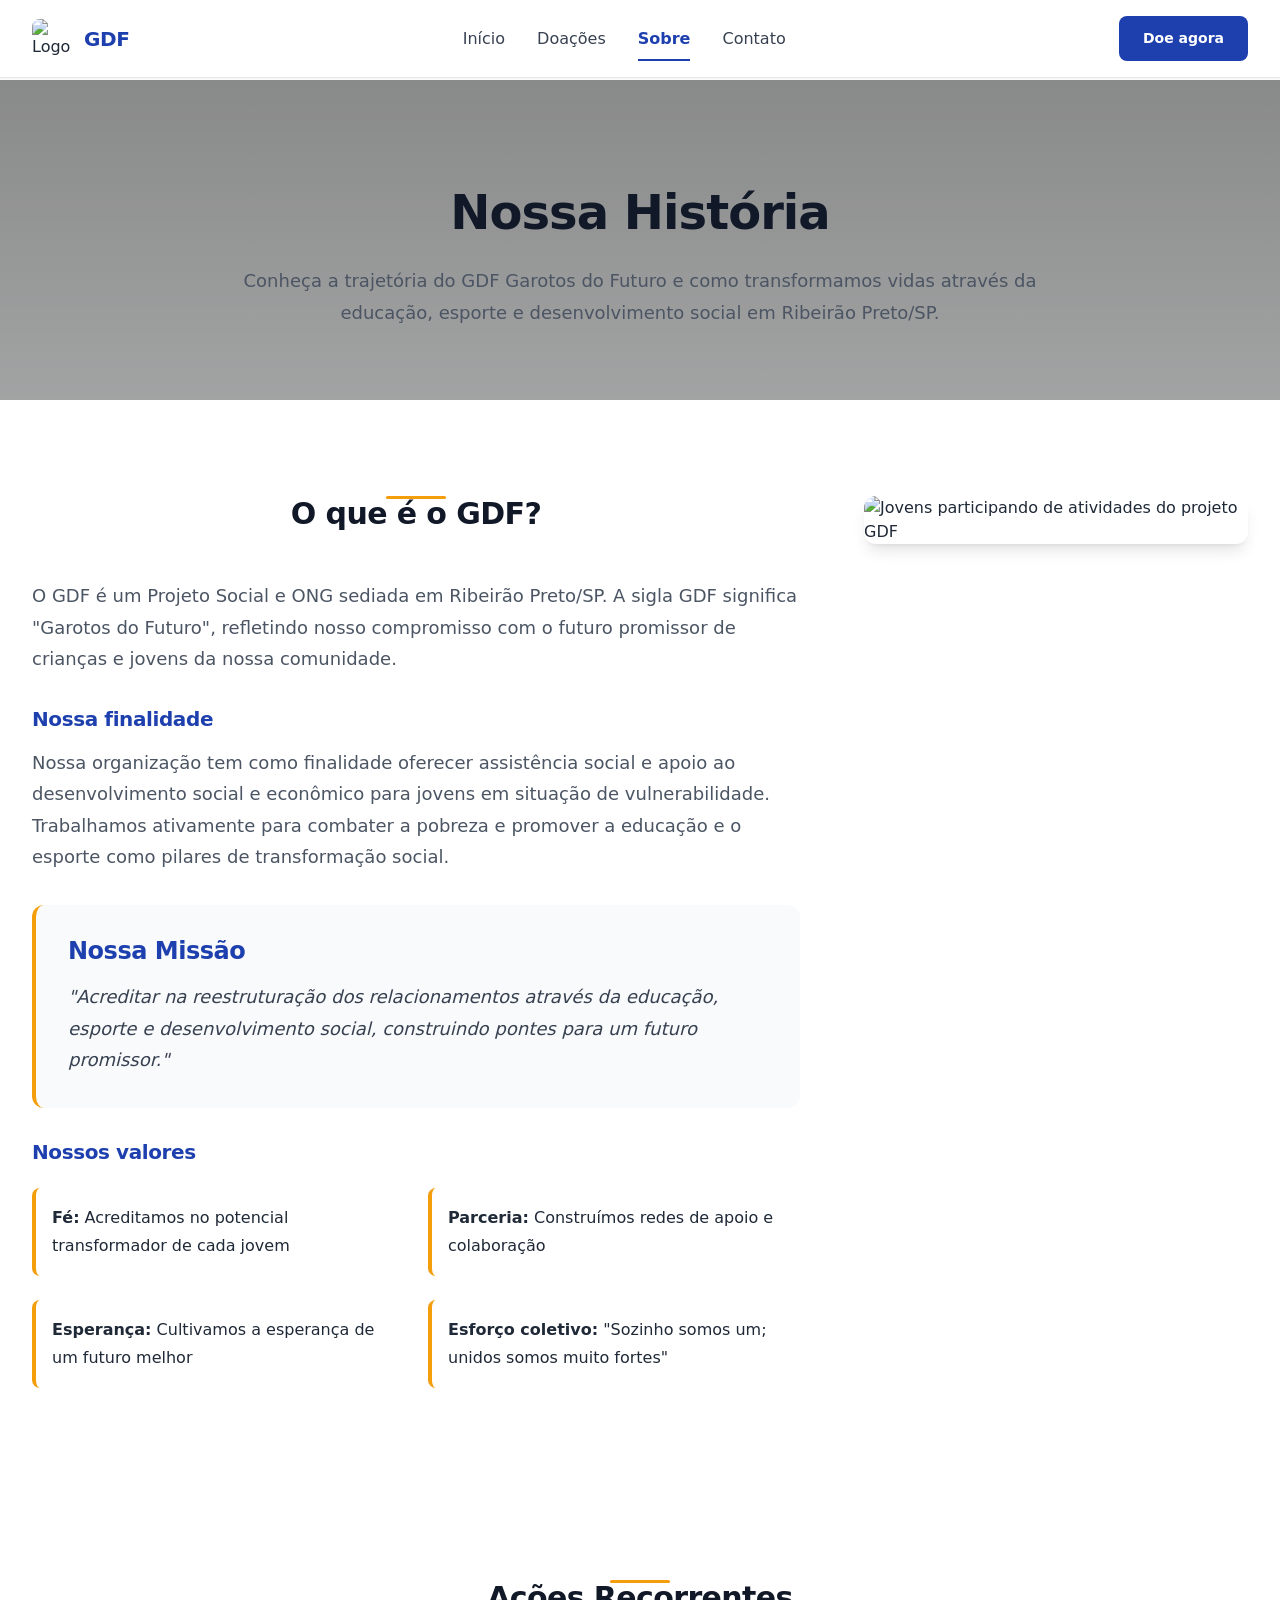
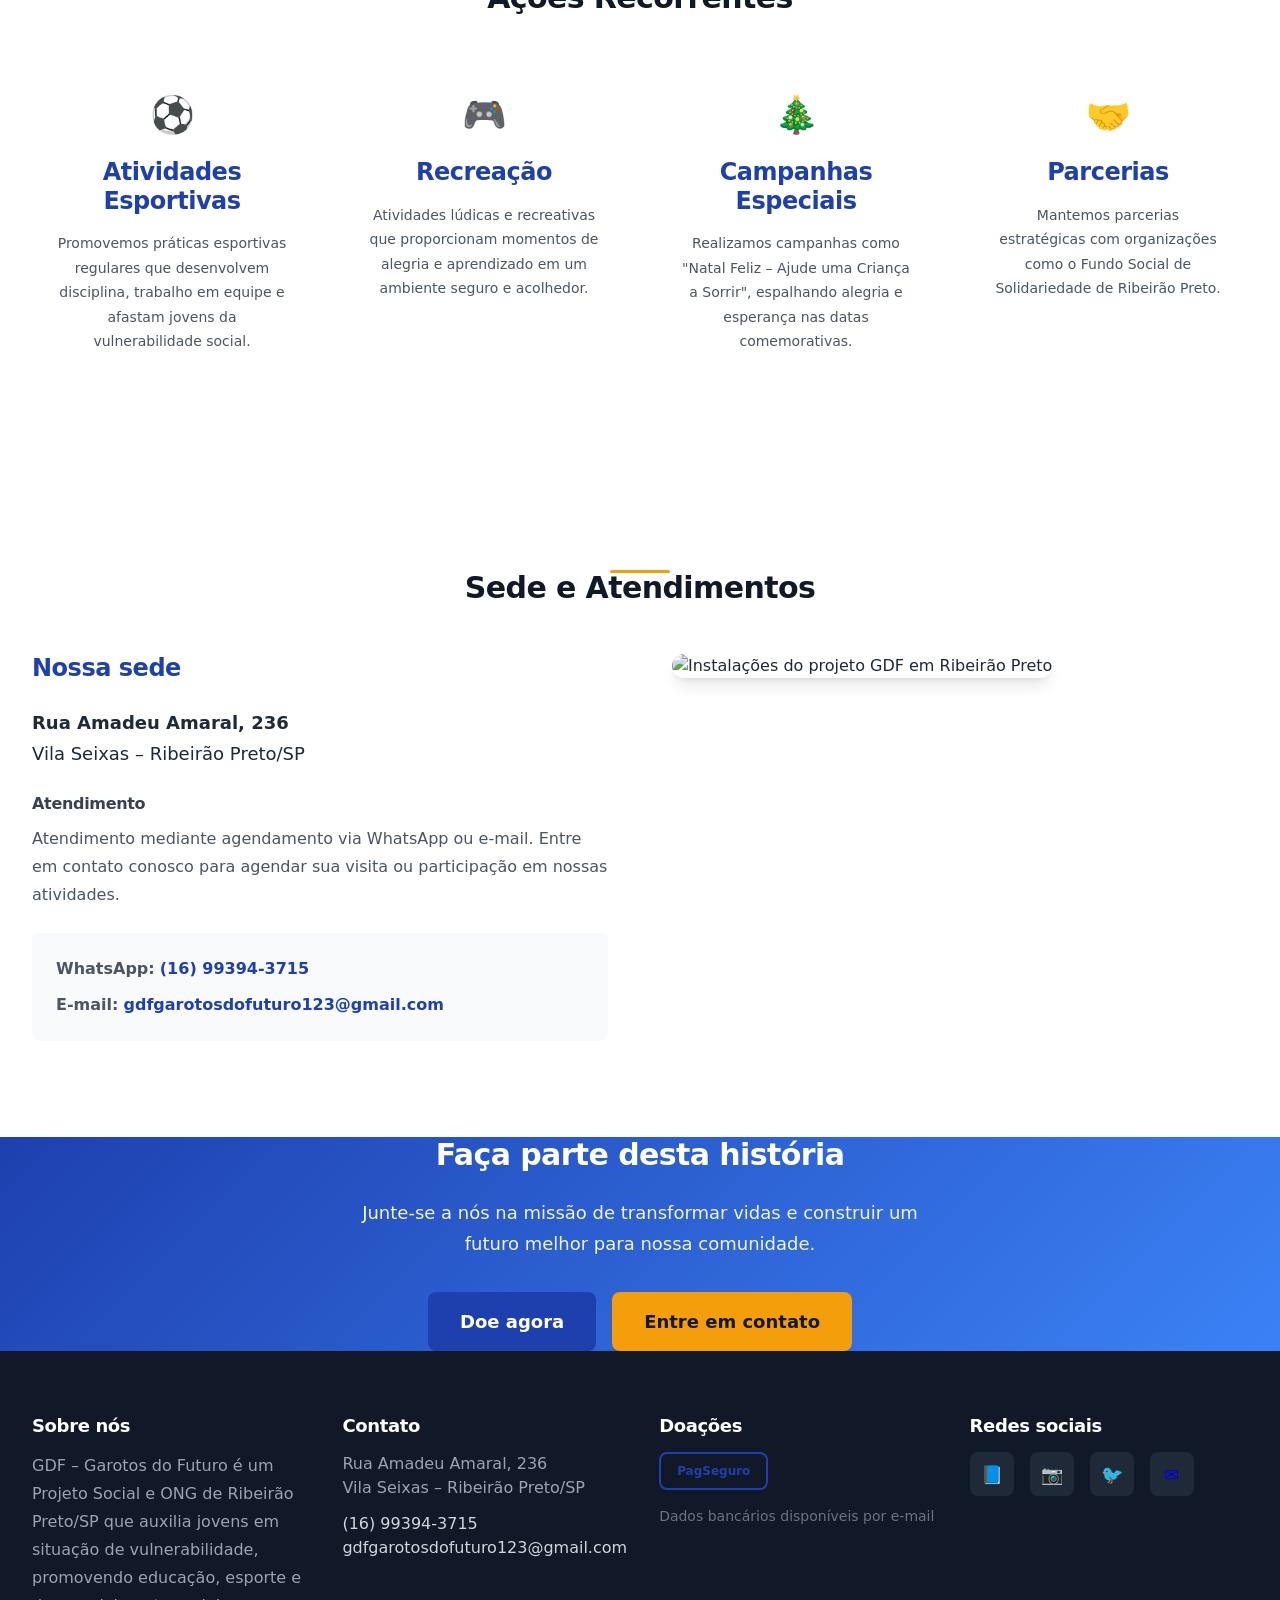
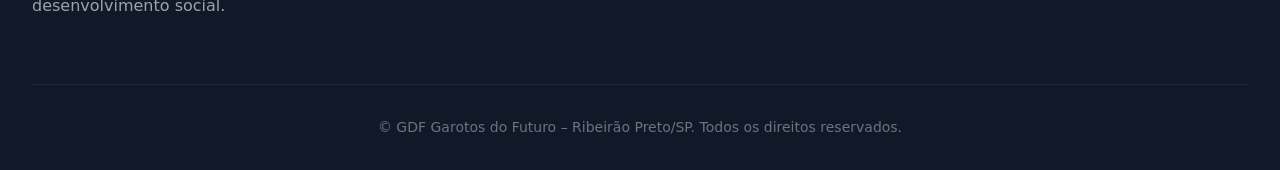
==== sobre.html @ 4c9b67a6 "Updated sobre.html" ====
<!DOCTYPE html>
<html lang="pt-BR">
<head>
    <meta charset="UTF-8">
    <meta name="viewport" content="width=device-width, initial-scale=1.0">
    <title>Sobre - GDF Garotos do Futuro | Nossa história e missão</title>
    <meta name="description" content="Conheça a história, missão e valores do GDF Garotos do Futuro. Saiba como nosso projeto social transforma vidas em Ribeirão Preto/SP.">
    
    <!-- Open Graph / Facebook -->
    <meta property="og:type" content="website">
    <meta property="og:url" content="https://gdfgarotosdofuturo.com.br/sobre.html">
    <meta property="og:title" content="Sobre - GDF Garotos do Futuro">
    <meta property="og:description" content="Conheça nossa história, missão e valores. Saiba como transformamos vidas através da educação e esporte.">
    <meta property="og:image" content="https://gdfgarotosdofuturo.com.br/assets/gdf-og-image.jpg">

    <!-- Twitter -->
    <meta property="twitter:card" content="summary_large_image">
    <meta property="twitter:url" content="https://gdfgarotosdofuturo.com.br/sobre.html">
    <meta property="twitter:title" content="Sobre - GDF Garotos do Futuro">
    <meta property="twitter:description" content="Conheça nossa história, missão e valores.">
    <meta property="twitter:image" content="https://gdfgarotosdofuturo.com.br/assets/gdf-og-image.jpg">

    <link rel="icon" type="image/png" href="favicon.png">
    <link rel="stylesheet" href="styles.css">
    <style>
      /* Garantia de exibição correta do hero mesmo sem CSS externo */
      .page-hero {
        position: relative;
        min-height: 320px;
        display: grid;
        place-items: center;
        text-align: center;
        color: #fff;
        background-size: cover;
        background-position: center;
        background-repeat: no-repeat;
        overflow: hidden;
      }
      .page-hero::after{
        content:"";
        position:absolute; inset:0;
        background: linear-gradient(180deg, rgba(0,0,0,.45), rgba(0,0,0,.35));
      }
      .page-hero .container{ position:relative; z-index:1; }
    </style>
</head>
<body>
    <a href="#main-content" class="skip-link">Pular para o conteúdo principal</a>
    
    <header class="header" role="banner">
        <nav class="nav-container" role="navigation" aria-label="Menu principal">
            <div class="nav-brand">
                <img src="logo_gdf.png" alt="Logo GDF Garotos do Futuro" class="logo" loading="eager">
                <span class="brand-text">GDF</span>
            </div>
            
            <!-- corrigido: apenas um botão -->
            <button class="mobile-menu-toggle" aria-label="Abrir menu de navegação" aria-expanded="false">
                <span class="hamburger-line"></span>
                <span class="hamburger-line"></span>
                <span class="hamburger-line"></span>
            </button>
            
            <ul class="nav-menu" id="nav-menu">
                <li><a href="index.html" class="nav-link">Início</a></li>
                <li><a href="doacoes.html" class="nav-link">Doações</a></li>
                <li><a href="sobre.html" class="nav-link active" aria-current="page">Sobre</a></li>
                <li><a href="contato.html" class="nav-link">Contato</a></li>
            </ul>
            
            <a href="doacoes.html" class="btn btn-primary btn-header">Doe agora</a>
        </nav>
    </header>

    <main id="main-content">
        <!-- Hero Section | imagem trocada -->
        <section class="page-hero" style="background-image: url('');">
            <div class="container">
                <h1 class="page-title">Nossa História</h1>
                <p class="page-subtitle">
                    Conheça a trajetória do GDF Garotos do Futuro e como transformamos vidas através da educação, esporte e desenvolvimento social em Ribeirão Preto/SP.
                </p>
            </div>
        </section>

        <!-- Quem Somos -->
        <section class="section">
            <div class="container">
                <div class="about-content-detailed">
                    <div class="about-text-section">
                        <h2 class="section-title">O que é o GDF?</h2>
                        <p class="about-paragraph">
                            O GDF é um Projeto Social e ONG sediada em Ribeirão Preto/SP. A sigla GDF significa "Garotos do Futuro", refletindo nosso compromisso com o futuro promissor de crianças e jovens da nossa comunidade.
                        </p>
                        
                        <h3 class="subsection-title">Nossa finalidade</h3>
                        <p class="about-paragraph">
                            Nossa organização tem como finalidade oferecer assistência social e apoio ao desenvolvimento social e econômico para jovens em situação de vulnerabilidade. Trabalhamos ativamente para combater a pobreza e promover a educação e o esporte como pilares de transformação social.
                        </p>

                        <div class="mission-highlight">
                            <h3 class="mission-title">Nossa Missão</h3>
                            <blockquote class="mission-quote">
                                "Acreditar na reestruturação dos relacionamentos através da educação, esporte e desenvolvimento social, construindo pontes para um futuro promissor."
                            </blockquote>
                        </div>

                        <h3 class="subsection-title">Nossos valores</h3>
                        <div class="values-grid">
                            <div class="value-item">
                                <strong>Fé:</strong> Acreditamos no potencial transformador de cada jovem
                            </div>
                            <div class="value-item">
                                <strong>Parceria:</strong> Construímos redes de apoio e colaboração
                            </div>
                            <div class="value-item">
                                <strong>Esperança:</strong> Cultivamos a esperança de um futuro melhor
                            </div>
                            <div class="value-item">
                                <strong>Esforço coletivo:</strong> "Sozinho somos um; unidos somos muito fortes"
                            </div>
                        </div>
                    </div>

                    <div class="about-image-section">
                        <img src="https://scontent.fcpq4-1.fna.fbcdn.net/v/t39.30808-6/476804104_2143222666093202_125491846275268822_n.jpg?_nc_cat=111&ccb=1-7&_nc_sid=3a1ebe&_nc_ohc=rHASnVk9GtYQ7kNvwFOhmu8&_nc_oc=Adliw8eaEq9Kc9vEcOn-LVDf2bFERqM6OrmKvD9GsV9F8OyLWDCuspYL87U0tbaiaNe1mX6CA4K8JGvGyJxTwQU2&_nc_zt=23&_nc_ht=scontent.fcpq4-1.fna&_nc_gid=pHwvitbKDD6i-EGQTD4XcQ&oh=00_AfbaNrjTzz2nSRxDEs3g_Lj88XDFhosAkH0I_iThMvS_LQ&oe=68DCE88F" 
                             alt="Jovens participando de atividades do projeto GDF" 
                             class="about-image" loading="lazy">
                    </div>
                </div>
            </div>
        </section>

        <!-- Ações Recorrentes (mantida) -->
        <section class="section actions-section">
            <div class="container">
                <h2 class="section-title">Ações Recorrentes</h2>
                <div class="actions-grid">
                    <div class="action-item">
                        <div class="action-icon">⚽</div>
                        <h3 class="action-title">Atividades Esportivas</h3>
                        <p class="action-text">Promovemos práticas esportivas regulares que desenvolvem disciplina, trabalho em equipe e afastam jovens da vulnerabilidade social.</p>
                    </div>

                    <div class="action-item">
                        <div class="action-icon">🎮</div>
                        <h3 class="action-title">Recreação</h3>
                        <p class="action-text">Atividades lúdicas e recreativas que proporcionam momentos de alegria e aprendizado em um ambiente seguro e acolhedor.</p>
                    </div>

                    <div class="action-item">
                        <div class="action-icon">🎄</div>
                        <h3 class="action-title">Campanhas Especiais</h3>
                        <p class="action-text">Realizamos campanhas como "Natal Feliz – Ajude uma Criança a Sorrir", espalhando alegria e esperança nas datas comemorativas.</p>
                    </div>

                    <div class="action-item">
                        <div class="action-icon">🤝</div>
                        <h3 class="action-title">Parcerias</h3>
                        <p class="action-text">Mantemos parcerias estratégicas com organizações como o Fundo Social de Solidariedade de Ribeirão Preto.</p>
                    </div>
                </div>
            </div>
        </section>

        <!-- REMOVIDO: Seção "Nossas Campanhas" (matérias/novidades) -->

        <!-- Sede e Atendimentos -->
        <section class="section location-section">
            <div class="container">
                <h2 class="section-title">Sede e Atendimentos</h2>
                <div class="location-content">
                    <div class="location-info">
                        <h3 class="location-title">Nossa sede</h3>
                        <address class="location-address">
                            <strong>Rua Amadeu Amaral, 236</strong><br>
                            Vila Seixas – Ribeirão Preto/SP
                        </address>
                        
                        <div class="location-hours">
                            <h4 class="hours-title">Atendimento</h4>
                            <p class="hours-text">
                                Atendimento mediante agendamento via WhatsApp ou e-mail. Entre em contato conosco para agendar sua visita ou participação em nossas atividades.
                            </p>
                        </div>

                        <div class="location-contact">
                            <p>
                                <strong>WhatsApp:</strong> 
                                <a href="https://wa.me/5516993943715" target="_blank" rel="noopener noreferrer" class="contact-link">(16) 99394-3715</a>
                            </p>
                            <p>
                                <strong>E-mail:</strong> 
                                <a href="mailto:gdfgarotosdofuturo123@gmail.com" class="contact-link">gdfgarotosdofuturo123@gmail.com</a>
                            </p>
                        </div>
                    </div>

                    <div class="location-image">
                        <img src="https://scontent.fcpq4-1.fna.fbcdn.net/v/t39.30808-6/476804104_2143222666093202_125491846275268822_n.jpg?_nc_cat=111&ccb=1-7&_nc_sid=3a1ebe&_nc_ohc=rHASnVk9GtYQ7kNvwFOhmu8&_nc_oc=Adliw8eaEq9Kc9vEcOn-LVDf2bFERqM6OrmKvD9GsV9F8OyLWDCuspYL87U0tbaiaNe1mX6CA4K8JGvGyJxTwQU2&_nc_zt=23&_nc_ht=scontent.fcpq4-1.fna&_nc_gid=pHwvitbKDD6i-EGQTD4XcQ&oh=00_AfbaNrjTzz2nSRxDEs3g_Lj88XDFhosAkH0I_iThMvS_LQ&oe=68DCE88F" 
                             alt="Instalações do projeto GDF em Ribeirão Preto" 
                             class="location-img" loading="lazy">
                    </div>
                </div>
            </div>
        </section>

        <!-- CTA -->
        <section class="cta-section">
            <div class="container">
                <div class="cta-content">
                    <h2 class="cta-title">Faça parte desta história</h2>
                    <p class="cta-text">Junte-se a nós na missão de transformar vidas e construir um futuro melhor para nossa comunidade.</p>
                    <div class="cta-buttons">
                        <a href="doacoes.html" class="btn btn-primary btn-large">Doe agora</a>
                        <a href="contato.html" class="btn btn-secondary btn-large">Entre em contato</a>
                    </div>
                </div>
            </div>
        </section>
    </main>

    <footer class="footer" role="contentinfo">
        <div class="container">
            <div class="footer-content">
                <div class="footer-about">
                    <h3 class="footer-title">Sobre nós</h3>
                    <p class="footer-text">
                        GDF – Garotos do Futuro é um Projeto Social e ONG de Ribeirão Preto/SP que auxilia jovens em situação de vulnerabilidade, promovendo educação, esporte e desenvolvimento social.
                    </p>
                </div>

                <div class="footer-contact">
                    <h3 class="footer-title">Contato</h3>
                    <address class="footer-address">
                        <p>Rua Amadeu Amaral, 236<br>Vila Seixas – Ribeirão Preto/SP</p>
                        <p>
                            <a href="tel:+5516993943715" class="footer-link">(16) 99394-3715</a><br>
                            <a href="mailto:gdfgarotosdofuturo123@gmail.com" class="footer-link">gdfgarotosdofuturo123@gmail.com</a>
                        </p>
                    </address>
                </div>

                <div class="footer-donate">
                    <h3 class="footer-title">Doações</h3>
                    <a href="#" class="btn btn-outline btn-small" title="Doar via PagSeguro">PagSeguro</a>
                    <p class="footer-bank-info">Dados bancários disponíveis por e-mail</p>
                </div>

                <div class="footer-social">
                    <h3 class="footer-title">Redes sociais</h3>
                    <div class="social-links">
                        <a href="#" class="social-link" aria-label="Facebook do GDF" title="Facebook">📘</a>
                        <a href="#" class="social-link" aria-label="Instagram do GDF" title="Instagram">📷</a>
                        <a href="#" class="social-link" aria-label="Twitter do GDF" title="Twitter">🐦</a>
                        <a href="mailto:gdfgarotosdofuturo123@gmail.com" class="social-link" aria-label="E-mail do GDF" title="E-mail">✉️</a>
                    </div>
                </div>
            </div>

            <div class="footer-bottom">
                <p class="footer-rights">© GDF Garotos do Futuro – Ribeirão Preto/SP. Todos os direitos reservados.</p>
            </div>
        </div>
    </footer>

    <script src="script.js"></script>
</body>
</html>
---- styles.css ----
/* Reset e Base */
* {
    margin: 0;
    padding: 0;
    box-sizing: border-box;
}

:root {
    /* Cores principais */
    --primary-blue: #1E40AF;
    --primary-blue-light: #3B82F6;
    --primary-blue-dark: #1E3A8A;
    --accent-yellow: #F59E0B;
    --accent-yellow-light: #FCD34D;
    --accent-yellow-dark: #D97706;
    
    /* Cores neutras */
    --white: #FFFFFF;
    --gray-50: #F9FAFB;
    --gray-100: #F3F4F6;
    --gray-200: #E5E7EB;
    --gray-300: #D1D5DB;
    --gray-400: #9CA3AF;
    --gray-500: #6B7280;
    --gray-600: #4B5563;
    --gray-700: #374151;
    --gray-800: #1F2937;
    --gray-900: #111827;
    
    /* Cores semânticas */
    --success: #10B981;
    --warning: #F59E0B;
    --error: #EF4444;
    
    /* Tipografia */
    --font-primary: system-ui, -apple-system, BlinkMacSystemFont, 'Segoe UI', Roboto, 'Helvetica Neue', Arial, sans-serif;
    --font-size-xs: 0.75rem;
    --font-size-sm: 0.875rem;
    --font-size-base: 1rem;
    --font-size-lg: 1.125rem;
    --font-size-xl: 1.25rem;
    --font-size-2xl: 1.5rem;
    --font-size-3xl: 1.875rem;
    --font-size-4xl: 2.25rem;
    --font-size-5xl: 3rem;
    
    /* Line height */
    --line-height-tight: 1.2;
    --line-height-normal: 1.5;
    --line-height-relaxed: 1.75;
    
    /* Espaçamento (8px system) */
    --space-1: 0.25rem;
    --space-2: 0.5rem;
    --space-3: 0.75rem;
    --space-4: 1rem;
    --space-5: 1.25rem;
    --space-6: 1.5rem;
    --space-8: 2rem;
    --space-10: 2.5rem;
    --space-12: 3rem;
    --space-16: 4rem;
    --space-20: 5rem;
    --space-24: 6rem;
    
    /* Border radius */
    --radius-sm: 0.25rem;
    --radius-md: 0.375rem;
    --radius-lg: 0.5rem;
    --radius-xl: 0.75rem;
    --radius-2xl: 1rem;
    
    /* Shadows */
    --shadow-sm: 0 1px 2px 0 rgb(0 0 0 / 0.05);
    --shadow-md: 0 4px 6px -1px rgb(0 0 0 / 0.1), 0 2px 4px -2px rgb(0 0 0 / 0.1);
    --shadow-lg: 0 10px 15px -3px rgb(0 0 0 / 0.1), 0 4px 6px -4px rgb(0 0 0 / 0.1);
    --shadow-xl: 0 20px 25px -5px rgb(0 0 0 / 0.1), 0 8px 10px -6px rgb(0 0 0 / 0.1);
    
    /* Transitions */
    --transition-fast: 0.15s ease-in-out;
    --transition-normal: 0.3s ease-in-out;
    --transition-slow: 0.5s ease-in-out;
    
    /* Breakpoints */
    --mobile: 480px;
    --tablet: 768px;
    --desktop: 1024px;
    --large: 1280px;
}

html {
    scroll-behavior: smooth;
}

body {
    font-family: var(--font-primary);
    font-size: var(--font-size-base);
    line-height: var(--line-height-normal);
    color: var(--gray-800);
    background-color: var(--white);
    min-height: 100vh;
}

/* Skip Link */
.skip-link {
    position: absolute;
    top: -40px;
    left: 8px;
    background: var(--primary-blue);
    color: var(--white);
    padding: var(--space-2) var(--space-4);
    border-radius: var(--radius-md);
    text-decoration: none;
    font-weight: 600;
    z-index: 100;
    transition: var(--transition-fast);
}

.skip-link:focus {
    top: 8px;
}

/* Container */
.container {
    width: 100%;
    max-width: 1280px;
    margin: 0 auto;
    padding: 0 var(--space-4);
}

@media (min-width: 768px) {
    .container {
        padding: 0 var(--space-6);
    }
}

@media (min-width: 1024px) {
    .container {
        padding: 0 var(--space-8);
    }
}

/* Header */
.header {
    position: fixed;
    top: 0;
    left: 0;
    right: 0;
    background: var(--white);
    border-bottom: 1px solid var(--gray-200);
    z-index: 50;
    box-shadow: var(--shadow-sm);
}

.nav-container {
    display: flex;
    align-items: center;
    justify-content: space-between;
    padding: var(--space-4) var(--space-4);
    max-width: 1280px;
    margin: 0 auto;
}

@media (min-width: 768px) {
    .nav-container {
        padding: var(--space-4) var(--space-6);
    }
}

@media (min-width: 1024px) {
    .nav-container {
        padding: var(--space-4) var(--space-8);
    }
}

.nav-brand {
    display: flex;
    align-items: center;
    gap: var(--space-3);
    text-decoration: none;
}

.logo {
    width: 40px;
    height: 40px;
    border-radius: var(--radius-lg);
    object-fit: cover;
}

.brand-text {
    font-size: var(--font-size-xl);
    font-weight: 700;
    color: var(--primary-blue);
    letter-spacing: -0.02em;
}

.mobile-menu-toggle {
    display: flex;
    flex-direction: column;
    gap: var(--space-1);
    background: none;
    border: none;
    cursor: pointer;
    padding: var(--space-2);
    border-radius: var(--radius-md);
    transition: var(--transition-fast);
}

.mobile-menu-toggle:hover,
.mobile-menu-toggle:focus {
    background: var(--gray-100);
}

.mobile-menu-toggle:focus {
    outline: 2px solid var(--primary-blue);
    outline-offset: 2px;
}

.hamburger-line {
    width: 20px;
    height: 2px;
    background: var(--gray-600);
    border-radius: var(--radius-sm);
    transition: var(--transition-fast);
}

@media (min-width: 768px) {
    .mobile-menu-toggle {
        display: none;
    }
}

.nav-menu {
    position: fixed;
    top: 100%;
    left: 0;
    right: 0;
    background: var(--white);
    border-top: 1px solid var(--gray-200);
    list-style: none;
    padding: var(--space-4);
    opacity: 0;
    visibility: hidden;
    transform: translateY(-10px);
    transition: all var(--transition-normal);
}

.nav-menu.active {
    opacity: 1;
    visibility: visible;
    transform: translateY(0);
}

@media (min-width: 768px) {
    .nav-menu {
        position: static;
        display: flex;
        gap: var(--space-8);
        padding: 0;
        background: none;
        border: none;
        opacity: 1;
        visibility: visible;
        transform: none;
    }
}

.nav-link {
    display: block;
    padding: var(--space-3) 0;
    color: var(--gray-700);
    text-decoration: none;
    font-weight: 500;
    border-bottom: 1px solid var(--gray-200);
    transition: var(--transition-fast);
}

.nav-link:last-child {
    border-bottom: none;
}

@media (min-width: 768px) {
    .nav-link {
        padding: var(--space-2) 0;
        border-bottom: 2px solid transparent;
        position: relative;
    }
    
    .nav-link::after {
        content: '';
        position: absolute;
        bottom: -2px;
        left: 0;
        right: 0;
        height: 2px;
        background: var(--primary-blue);
        transform: scaleX(0);
        transition: var(--transition-fast);
    }
    
    .nav-link:hover::after {
        transform: scaleX(1);
    }
}

.nav-link:hover,
.nav-link:focus {
    color: var(--primary-blue);
}

.nav-link.active {
    color: var(--primary-blue);
    font-weight: 600;
}

@media (min-width: 768px) {
    .nav-link.active::after {
        transform: scaleX(1);
    }
}

/* Buttons */
.btn {
    display: inline-flex;
    align-items: center;
    justify-content: center;
    gap: var(--space-2);
    padding: var(--space-3) var(--space-6);
    font-size: var(--font-size-sm);
    font-weight: 600;
    text-decoration: none;
    border: none;
    border-radius: var(--radius-lg);
    cursor: pointer;
    transition: all var(--transition-fast);
    min-height: 44px; /* Acessibilidade - tamanho mínimo de toque */
    box-sizing: border-box;
}

.btn:focus {
    outline: 2px solid var(--primary-blue);
    outline-offset: 2px;
}

.btn-primary {
    background: var(--primary-blue);
    color: var(--white);
}

.btn-primary:hover {
    background: var(--primary-blue-dark);
    transform: translateY(-1px);
    box-shadow: var(--shadow-md);
}

.btn-secondary {
    background: var(--accent-yellow);
    color: var(--gray-900);
}

.btn-secondary:hover {
    background: var(--accent-yellow-dark);
    transform: translateY(-1px);
    box-shadow: var(--shadow-md);
}

.btn-outline {
    background: transparent;
    color: var(--primary-blue);
    border: 2px solid var(--primary-blue);
}

.btn-outline:hover {
    background: var(--primary-blue);
    color: var(--white);
    transform: translateY(-1px);
}

.btn-small {
    padding: var(--space-2) var(--space-4);
    font-size: var(--font-size-xs);
    min-height: 36px;
}

.btn-large {
    padding: var(--space-4) var(--space-8);
    font-size: var(--font-size-lg);
    min-height: 56px;
}

.btn-header {
    display: none;
}

@media (min-width: 768px) {
    .btn-header {
        display: inline-flex;
    }
}

/* Typography */
h1, h2, h3, h4, h5, h6 {
    font-weight: 700;
    line-height: var(--line-height-tight);
    color: var(--gray-900);
    letter-spacing: -0.02em;
}

h1 {
    font-size: var(--font-size-3xl);
}

h2 {
    font-size: var(--font-size-2xl);
}

h3 {
    font-size: var(--font-size-xl);
}

@media (min-width: 768px) {
    h1 {
        font-size: var(--font-size-5xl);
    }
    
    h2 {
        font-size: var(--font-size-3xl);
    }
    
    h3 {
        font-size: var(--font-size-2xl);
    }
}

p {
    line-height: var(--line-height-normal);
    color: var(--gray-600);
}

/* Sections */
.section {
    padding: var(--space-16) 0;
}

@media (min-width: 768px) {
    .section {
        padding: var(--space-24) 0;
    }
}

.section-title {
    text-align: center;
    margin-bottom: var(--space-12);
    position: relative;
}

.section-title::after {
    content: '';
    position: absolute;
    bottom: -var(--space-4);
    left: 50%;
    transform: translateX(-50%);
    width: 60px;
    height: 3px;
    background: var(--accent-yellow);
    border-radius: var(--radius-sm);
}

/* Hero Section */
.hero {
    padding: var(--space-24) 0 var(--space-16);
    margin-top: 80px; /* Compensar header fixo */
    background: linear-gradient(135deg, var(--gray-50) 0%, var(--white) 100%);
}

.hero-content {
    display: grid;
    gap: var(--space-12);
    align-items: center;
}

@media (min-width: 1024px) {
    .hero-content {
        grid-template-columns: 1fr 1fr;
        gap: var(--space-16);
    }
}

.hero-text {
    text-align: center;
}

@media (min-width: 1024px) {
    .hero-text {
        text-align: left;
    }
}

.hero-title {
    font-size: var(--font-size-4xl);
    margin-bottom: var(--space-4);
    background: linear-gradient(135deg, var(--primary-blue) 0%, var(--primary-blue-light) 100%);
    -webkit-background-clip: text;
    background-clip: text;
    -webkit-text-fill-color: transparent;
    color: var(--primary-blue); /* Fallback */
}

@media (min-width: 768px) {
    .hero-title {
        font-size: var(--font-size-5xl);
    }
}

.hero-location {
    font-size: var(--font-size-lg);
    color: var(--accent-yellow-dark);
    font-weight: 600;
    margin-bottom: var(--space-6);
}

.hero-subtitle {
    font-size: var(--font-size-lg);
    line-height: var(--line-height-relaxed);
    margin-bottom: var(--space-8);
    color: var(--gray-600);
}

.hero-actions {
    display: flex;
    flex-direction: column;
    gap: var(--space-4);
    align-items: center;
}

@media (min-width: 640px) {
    .hero-actions {
        flex-direction: row;
        justify-content: center;
    }
}

@media (min-width: 1024px) {
    .hero-actions {
        justify-content: flex-start;
    }
}

.hero-image {
    position: relative;
}

.hero-img {
    width: 100%;
    height: 400px;
    object-fit: cover;
    border-radius: var(--radius-2xl);
    box-shadow: var(--shadow-xl);
}

@media (min-width: 768px) {
    .hero-img {
        height: 500px;
    }
}

/* Page Hero */
.page-hero {
    padding: var(--space-20) 0 var(--space-12);
    margin-top: 80px;
    background: var(--gray-50);
    text-align: center;
}

.page-title {
    margin-bottom: var(--space-6);
}

.page-subtitle {
    font-size: var(--font-size-lg);
    line-height: var(--line-height-relaxed);
    color: var(--gray-600);
    max-width: 800px;
    margin: 0 auto;
}

/* About Preview */
.about-preview {
    background: var(--white);
}

.about-content {
    text-align: center;
    max-width: 800px;
    margin: 0 auto;
}

.about-text {
    font-size: var(--font-size-lg);
    line-height: var(--line-height-relaxed);
    margin-bottom: var(--space-8);
    color: var(--gray-600);
}

/* News Section */
.news-section {
    background: var(--gray-50);
}

.news-grid {
    display: grid;
    gap: var(--space-8);
}

@media (min-width: 768px) {
    .news-grid {
        grid-template-columns: repeat(2, 1fr);
        gap: var(--space-8);
    }
}

@media (min-width: 1024px) {
    .news-grid {
        grid-template-columns: repeat(3, 1fr);
        gap: var(--space-6);
    }
}

.news-card {
    background: var(--white);
    border-radius: var(--radius-xl);
    overflow: hidden;
    box-shadow: var(--shadow-md);
    transition: var(--transition-normal);
    height: 100%;
}

.news-card:hover {
    transform: translateY(-4px);
    box-shadow: var(--shadow-xl);
}

.news-card.special-card {
    background: linear-gradient(135deg, var(--primary-blue) 0%, var(--primary-blue-light) 100%);
    color: var(--white);
    display: flex;
    align-items: center;
    justify-content: center;
    text-align: center;
    padding: var(--space-8);
}

.news-image {
    width: 100%;
    height: 200px;
    object-fit: cover;
}

.news-content {
    padding: var(--space-6);
}

.full-content {
    padding: var(--space-8);
}

.news-title {
    margin-bottom: var(--space-4);
    color: var(--gray-900);
}

.special-card .news-title {
    color: var(--white);
}

.news-text {
    margin-bottom: var(--space-4);
    color: var(--gray-600);
}

.special-card .news-text {
    color: var(--gray-100);
    margin-bottom: var(--space-6);
}

.news-meta {
    display: flex;
    align-items: center;
    gap: var(--space-4);
}

.news-location {
    font-size: var(--font-size-sm);
    color: var(--primary-blue);
    font-weight: 600;
    background: var(--gray-100);
    padding: var(--space-1) var(--space-3);
    border-radius: var(--radius-md);
}

/* Pillars Section */
.pillars-section {
    background: var(--white);
}

.pillars-grid {
    display: grid;
    gap: var(--space-8);
}

@media (min-width: 768px) {
    .pillars-grid {
        grid-template-columns: repeat(3, 1fr);
        gap: var(--space-8);
    }
}

.pillar-card {
    text-align: center;
    padding: var(--space-8);
    border-radius: var(--radius-xl);
    background: var(--gray-50);
    transition: var(--transition-normal);
}

.pillar-card:hover {
    background: var(--white);
    box-shadow: var(--shadow-lg);
    transform: translateY(-4px);
}

.pillar-icon {
    margin-bottom: var(--space-6);
}

.icon-circle {
    width: 80px;
    height: 80px;
    background: var(--primary-blue);
    border-radius: 50%;
    display: flex;
    align-items: center;
    justify-content: center;
    margin: 0 auto;
    box-shadow: var(--shadow-md);
}

.icon {
    font-size: var(--font-size-3xl);
}

.pillar-title {
    margin-bottom: var(--space-4);
    color: var(--primary-blue);
}

.pillar-text {
    line-height: var(--line-height-relaxed);
}

/* CTA Section */
.cta-section {
    background: linear-gradient(135deg, var(--primary-blue) 0%, var(--primary-blue-light) 100%);
    color: var(--white);
    text-align: center;
}

.cta-content {
    max-width: 600px;
    margin: 0 auto;
}

.cta-title {
    color: var(--white);
    margin-bottom: var(--space-6);
}

.cta-text {
    font-size: var(--font-size-lg);
    line-height: var(--line-height-relaxed);
    color: var(--gray-100);
    margin-bottom: var(--space-8);
}

.cta-buttons {
    display: flex;
    flex-direction: column;
    gap: var(--space-4);
    align-items: center;
}

@media (min-width: 640px) {
    .cta-buttons {
        flex-direction: row;
        justify-content: center;
    }
}

/* Demands Section */
.demands-grid {
    display: grid;
    gap: var(--space-6);
}

@media (min-width: 768px) {
    .demands-grid {
        grid-template-columns: repeat(2, 1fr);
    }
}

@media (min-width: 1024px) {
    .demands-grid {
        grid-template-columns: repeat(4, 1fr);
    }
}

.demand-card {
    background: var(--white);
    padding: var(--space-6);
    border-radius: var(--radius-xl);
    text-align: center;
    border: 2px solid var(--gray-200);
    transition: var(--transition-normal);
    position: relative;
}

.demand-card:hover {
    border-color: var(--primary-blue);
    transform: translateY(-4px);
    box-shadow: var(--shadow-lg);
}

.demand-card.priority {
    border-color: var(--accent-yellow);
    background: linear-gradient(135deg, var(--accent-yellow-light) 0%, var(--white) 100%);
}

.demand-icon {
    font-size: var(--font-size-4xl);
    margin-bottom: var(--space-4);
}

.demand-title {
    margin-bottom: var(--space-3);
    color: var(--primary-blue);
}

.demand-text {
    margin-bottom: var(--space-4);
    font-size: var(--font-size-sm);
}

.demand-priority,
.demand-status {
    display: inline-block;
    padding: var(--space-1) var(--space-3);
    border-radius: var(--radius-md);
    font-size: var(--font-size-xs);
    font-weight: 600;
}

.demand-priority {
    background: var(--accent-yellow);
    color: var(--gray-900);
}

.demand-status {
    background: var(--gray-200);
    color: var(--gray-700);
}

/* Delivery Section */
.delivery-section {
    background: var(--gray-50);
}

.delivery-grid {
    display: grid;
    gap: var(--space-8);
}

@media (min-width: 768px) {
    .delivery-grid {
        grid-template-columns: 2fr 1fr;
        gap: var(--space-12);
    }
}

.delivery-card {
    background: var(--white);
    padding: var(--space-8);
    border-radius: var(--radius-xl);
    box-shadow: var(--shadow-md);
}

.delivery-title {
    margin-bottom: var(--space-6);
    color: var(--primary-blue);
}

.delivery-address {
    font-style: normal;
    line-height: var(--line-height-relaxed);
    margin-bottom: var(--space-6);
}

.delivery-contact p {
    margin-bottom: var(--space-4);
}

.delivery-text {
    margin-bottom: var(--space-6);
    line-height: var(--line-height-relaxed);
}

.contact-link {
    color: var(--primary-blue);
    text-decoration: none;
    font-weight: 600;
    transition: var(--transition-fast);
}

.contact-link:hover {
    color: var(--primary-blue-dark);
    text-decoration: underline;
}

.pickup-service {
    text-align: center;
    background: linear-gradient(135deg, var(--gray-50) 0%, var(--white) 100%);
}

/* Financial Donation */
.financial-donation {
    background: var(--white);
}

.financial-content {
    max-width: 800px;
    margin: 0 auto;
}

.payment-methods {
    display: grid;
    gap: var(--space-8);
}

@media (min-width: 768px) {
    .payment-methods {
        grid-template-columns: repeat(2, 1fr);
    }
}

.payment-card {
    background: var(--gray-50);
    padding: var(--space-8);
    border-radius: var(--radius-xl);
    text-align: center;
}

.payment-title {
    margin-bottom: var(--space-4);
    color: var(--primary-blue);
}

.payment-text {
    margin-bottom: var(--space-6);
    line-height: var(--line-height-relaxed);
}

.bank-placeholder {
    background: var(--white);
    padding: var(--space-4);
    border-radius: var(--radius-lg);
    margin-top: var(--space-6);
    border: 2px dashed var(--gray-300);
    font-size: var(--font-size-sm);
}

/* Share Section */
.share-section {
    background: var(--gray-50);
    text-align: center;
}

.share-text {
    margin-bottom: var(--space-8);
    font-size: var(--font-size-lg);
}

.share-buttons {
    display: flex;
    flex-wrap: wrap;
    gap: var(--space-4);
    justify-content: center;
}

.share-btn {
    display: inline-flex;
    align-items: center;
    gap: var(--space-2);
    padding: var(--space-3) var(--space-6);
    background: var(--white);
    color: var(--gray-700);
    text-decoration: none;
    border-radius: var(--radius-lg);
    font-weight: 600;
    box-shadow: var(--shadow-sm);
    transition: var(--transition-fast);
    min-height: 44px;
}

.share-btn:hover {
    transform: translateY(-2px);
    box-shadow: var(--shadow-md);
}

.share-btn.facebook:hover {
    background: #1877F2;
    color: var(--white);
}

.share-btn.twitter:hover {
    background: #1DA1F2;
    color: var(--white);
}

.share-btn.whatsapp:hover {
    background: #25D366;
    color: var(--white);
}

/* About Detailed */
.about-content-detailed {
    display: grid;
    gap: var(--space-12);
    align-items: start;
}

@media (min-width: 1024px) {
    .about-content-detailed {
        grid-template-columns: 2fr 1fr;
        gap: var(--space-16);
    }
}

.about-text-section {
    max-width: none;
}

.about-paragraph {
    font-size: var(--font-size-lg);
    line-height: var(--line-height-relaxed);
    margin-bottom: var(--space-6);
    color: var(--gray-600);
}

.subsection-title {
    font-size: var(--font-size-xl);
    margin: var(--space-8) 0 var(--space-4);
    color: var(--primary-blue);
}

.mission-highlight {
    background: var(--gray-50);
    padding: var(--space-8);
    border-radius: var(--radius-xl);
    margin: var(--space-8) 0;
    border-left: 4px solid var(--accent-yellow);
}

.mission-title {
    color: var(--primary-blue);
    margin-bottom: var(--space-4);
}

.mission-quote {
    font-style: italic;
    font-size: var(--font-size-lg);
    line-height: var(--line-height-relaxed);
    color: var(--gray-700);
    margin: 0;
}

.values-grid {
    display: grid;
    gap: var(--space-4);
    margin-top: var(--space-6);
}

@media (min-width: 768px) {
    .values-grid {
        grid-template-columns: repeat(2, 1fr);
        gap: var(--space-6);
    }
}

.value-item {
    padding: var(--space-4);
    background: var(--white);
    border-radius: var(--radius-lg);
    border-left: 4px solid var(--accent-yellow);
    line-height: var(--line-height-relaxed);
}

.about-image-section {
    position: sticky;
    top: var(--space-24);
}

.about-image {
    width: 100%;
    border-radius: var(--radius-xl);
    box-shadow: var(--shadow-lg);
}

/* Actions Section */
.actions-section {
    background: var(--white);
}

.actions-grid {
    display: grid;
    gap: var(--space-8);
}

@media (min-width: 768px) {
    .actions-grid {
        grid-template-columns: repeat(2, 1fr);
    }
}

@media (min-width: 1024px) {
    .actions-grid {
        grid-template-columns: repeat(4, 1fr);
    }
}

.action-item {
    text-align: center;
    padding: var(--space-6);
}

.action-icon {
    font-size: var(--font-size-4xl);
    margin-bottom: var(--space-4);
}

.action-title {
    margin-bottom: var(--space-4);
    color: var(--primary-blue);
}

.action-text {
    font-size: var(--font-size-sm);
    line-height: var(--line-height-relaxed);
}

/* Campaigns Section */
.campaigns-section {
    background: var(--gray-50);
}

.campaigns-grid {
    display: grid;
    gap: var(--space-8);
}

@media (min-width: 768px) {
    .campaigns-grid {
        grid-template-columns: repeat(2, 1fr);
    }
}

@media (min-width: 1024px) {
    .campaigns-grid {
        grid-template-columns: repeat(3, 1fr);
    }
}

.campaign-card {
    background: var(--white);
    border-radius: var(--radius-xl);
    overflow: hidden;
    box-shadow: var(--shadow-md);
    transition: var(--transition-normal);
}

.campaign-card:hover {
    transform: translateY(-4px);
    box-shadow: var(--shadow-xl);
}

.campaign-image {
    width: 100%;
    height: 200px;
    object-fit: cover;
}

.campaign-content {
    padding: var(--space-6);
}

.campaign-title {
    margin-bottom: var(--space-4);
    color: var(--primary-blue);
}

.campaign-text {
    margin-bottom: var(--space-6);
    line-height: var(--line-height-relaxed);
}

/* Location Section */
.location-section {
    background: var(--white);
}

.location-content {
    display: grid;
    gap: var(--space-12);
    align-items: start;
}

@media (min-width: 1024px) {
    .location-content {
        grid-template-columns: 1fr 1fr;
        gap: var(--space-16);
    }
}

.location-title {
    margin-bottom: var(--space-6);
    color: var(--primary-blue);
}

.location-address {
    font-style: normal;
    line-height: var(--line-height-relaxed);
    margin-bottom: var(--space-6);
    font-size: var(--font-size-lg);
}

.hours-title {
    margin-bottom: var(--space-3);
    color: var(--gray-700);
}

.hours-text {
    line-height: var(--line-height-relaxed);
    margin-bottom: var(--space-6);
}

.location-contact {
    background: var(--gray-50);
    padding: var(--space-6);
    border-radius: var(--radius-lg);
}

.location-contact p {
    margin-bottom: var(--space-3);
}

.location-contact p:last-child {
    margin-bottom: 0;
}

.location-img {
    width: 100%;
    border-radius: var(--radius-xl);
    box-shadow: var(--shadow-lg);
}

/* Contact Form */
.contact-form-section {
    background: var(--gray-50);
}

.contact-layout {
    display: grid;
    gap: var(--space-12);
}

@media (min-width: 1024px) {
    .contact-layout {
        grid-template-columns: 2fr 1fr;
        gap: var(--space-16);
    }
}

.contact-form-container {
    background: var(--white);
    padding: var(--space-8);
    border-radius: var(--radius-xl);
    box-shadow: var(--shadow-md);
}

.contact-form {
    max-width: 100%;
}

.form-group {
    margin-bottom: var(--space-6);
}

.form-label {
    display: block;
    margin-bottom: var(--space-2);
    font-weight: 600;
    color: var(--gray-700);
}

.form-input,
.form-textarea {
    width: 100%;
    padding: var(--space-4);
    border: 2px solid var(--gray-300);
    border-radius: var(--radius-lg);
    font-size: var(--font-size-base);
    transition: var(--transition-fast);
    background: var(--white);
}

.form-input:focus,
.form-textarea:focus {
    outline: none;
    border-color: var(--primary-blue);
    box-shadow: 0 0 0 3px rgb(59 130 246 / 0.1);
}

.form-textarea {
    resize: vertical;
    min-height: 120px;
}

.form-help {
    display: block;
    margin-top: var(--space-2);
    font-size: var(--font-size-sm);
    color: var(--gray-500);
}

.form-error {
    display: block;
    margin-top: var(--space-2);
    font-size: var(--font-size-sm);
    color: var(--error);
    font-weight: 600;
}

.form-submit {
    width: 100%;
    margin-top: var(--space-4);
}

.form-success {
    background: var(--success);
    color: var(--white);
    padding: var(--space-4);
    border-radius: var(--radius-lg);
    margin-top: var(--space-6);
    text-align: center;
    font-weight: 600;
}

/* Contact Cards */
.contact-cards {
    display: flex;
    flex-direction: column;
    gap: var(--space-6);
}

.contact-card {
    background: var(--white);
    padding: var(--space-6);
    border-radius: var(--radius-xl);
    text-align: center;
    box-shadow: var(--shadow-sm);
    border: 2px solid var(--gray-200);
    transition: var(--transition-normal);
}

.contact-card:hover {
    border-color: var(--primary-blue);
    transform: translateY(-2px);
    box-shadow: var(--shadow-md);
}

.contact-icon {
    font-size: var(--font-size-3xl);
    margin-bottom: var(--space-4);
}

.contact-card-title {
    margin-bottom: var(--space-3);
    color: var(--primary-blue);
}

.contact-card-text {
    margin-bottom: var(--space-4);
    line-height: var(--line-height-relaxed);
    font-style: normal;
}

.contact-note {
    font-size: var(--font-size-sm);
    color: var(--gray-500);
    margin-top: var(--space-2);
}

/* FAQ Section */
.faq-section {
    background: var(--white);
}

.faq-grid {
    display: grid;
    gap: var(--space-8);
}

@media (min-width: 768px) {
    .faq-grid {
        grid-template-columns: repeat(2, 1fr);
    }
}

.faq-item {
    background: var(--gray-50);
    padding: var(--space-6);
    border-radius: var(--radius-xl);
}

.faq-question {
    margin-bottom: var(--space-4);
    color: var(--primary-blue);
}

.faq-answer {
    line-height: var(--line-height-relaxed);
}

.faq-answer a {
    color: var(--primary-blue);
    text-decoration: none;
    font-weight: 600;
}

.faq-answer a:hover {
    text-decoration: underline;
}

/* Footer */
.footer {
    background: var(--gray-900);
    color: var(--gray-300);
    padding: var(--space-16) 0 var(--space-8);
}

.footer-content {
    display: grid;
    gap: var(--space-12);
    margin-bottom: var(--space-12);
}

@media (min-width: 768px) {
    .footer-content {
        grid-template-columns: repeat(2, 1fr);
        gap: var(--space-8);
    }
}

@media (min-width: 1024px) {
    .footer-content {
        grid-template-columns: repeat(4, 1fr);
    }
}

.footer-title {
    font-size: var(--font-size-lg);
    color: var(--white);
    margin-bottom: var(--space-4);
}

.footer-text {
    line-height: var(--line-height-relaxed);
    margin-bottom: var(--space-4);
    color: var(--gray-400);
}

.footer-address {
    font-style: normal;
    line-height: var(--line-height-relaxed);
}

.footer-address p {
    margin-bottom: var(--space-3);
    color: var(--gray-400);
}

.footer-link {
    color: var(--gray-300);
    text-decoration: none;
    transition: var(--transition-fast);
}

.footer-link:hover {
    color: var(--white);
    text-decoration: underline;
}

.footer-bank-info {
    font-size: var(--font-size-sm);
    color: var(--gray-500);
    margin-top: var(--space-4);
}

.social-links {
    display: flex;
    gap: var(--space-4);
}

.social-link {
    display: flex;
    align-items: center;
    justify-content: center;
    width: 44px;
    height: 44px;
    background: var(--gray-800);
    border-radius: var(--radius-lg);
    text-decoration: none;
    font-size: var(--font-size-lg);
    transition: var(--transition-fast);
}

.social-link:hover {
    background: var(--primary-blue);
    transform: translateY(-2px);
}

.footer-bottom {
    border-top: 1px solid var(--gray-800);
    padding-top: var(--space-8);
    text-align: center;
}

.footer-rights {
    color: var(--gray-500);
    font-size: var(--font-size-sm);
}

/* Responsive adjustments */
@media (max-width: 767px) {
    :root {
        --space-16: 3rem;
        --space-20: 4rem;
        --space-24: 5rem;
    }
    
    .hero {
        padding: var(--space-16) 0 var(--space-12);
    }
    
    .section {
        padding: var(--space-12) 0;
    }
    
    .hero-actions {
        width: 100%;
    }
    
    .hero-actions .btn {
        width: 100%;
    }
}

/* Focus management */
.nav-menu:focus-within {
    opacity: 1;
    visibility: visible;
    transform: translateY(0);
}

/* Print styles */
@media print {
    .header,
    .footer,
    .btn,
    .cta-section {
        display: none !important;
    }
    
    .hero {
        margin-top: 0;
    }
    
    * {
        box-shadow: none !important;
    }
}
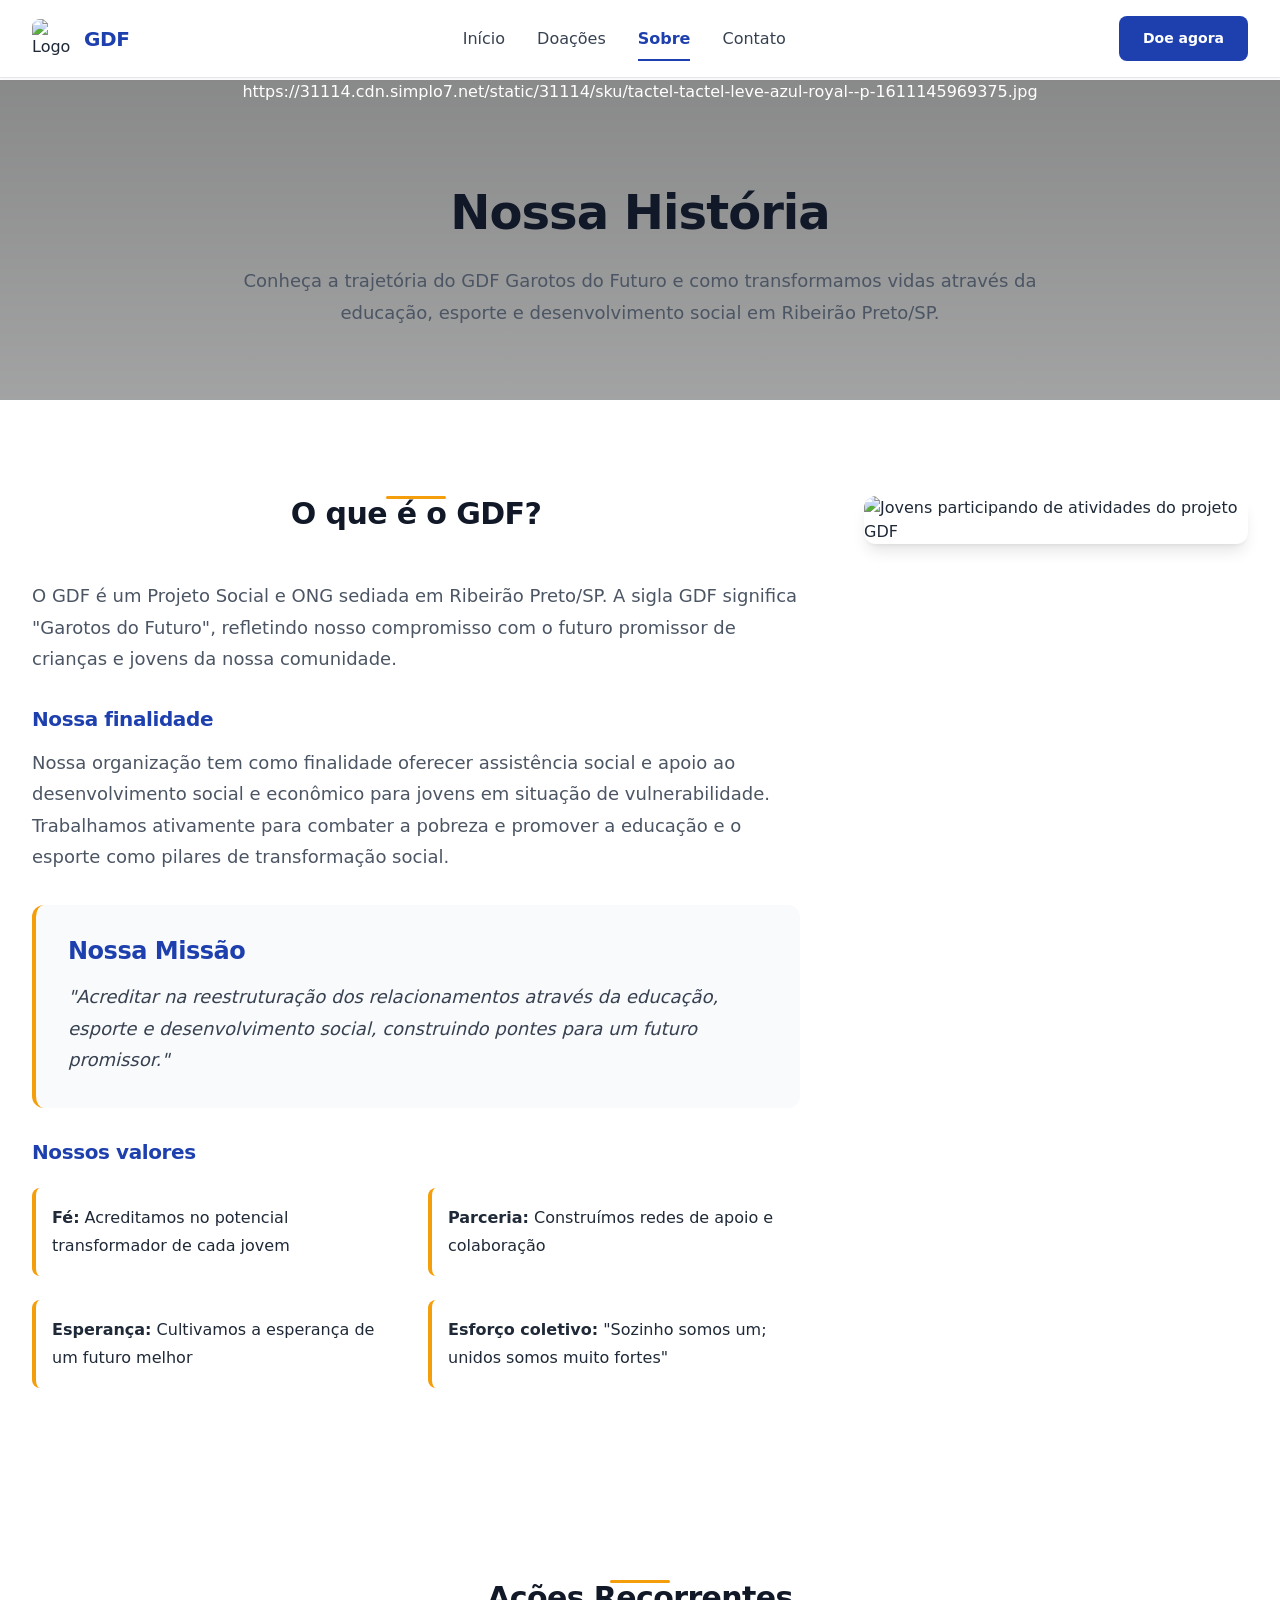
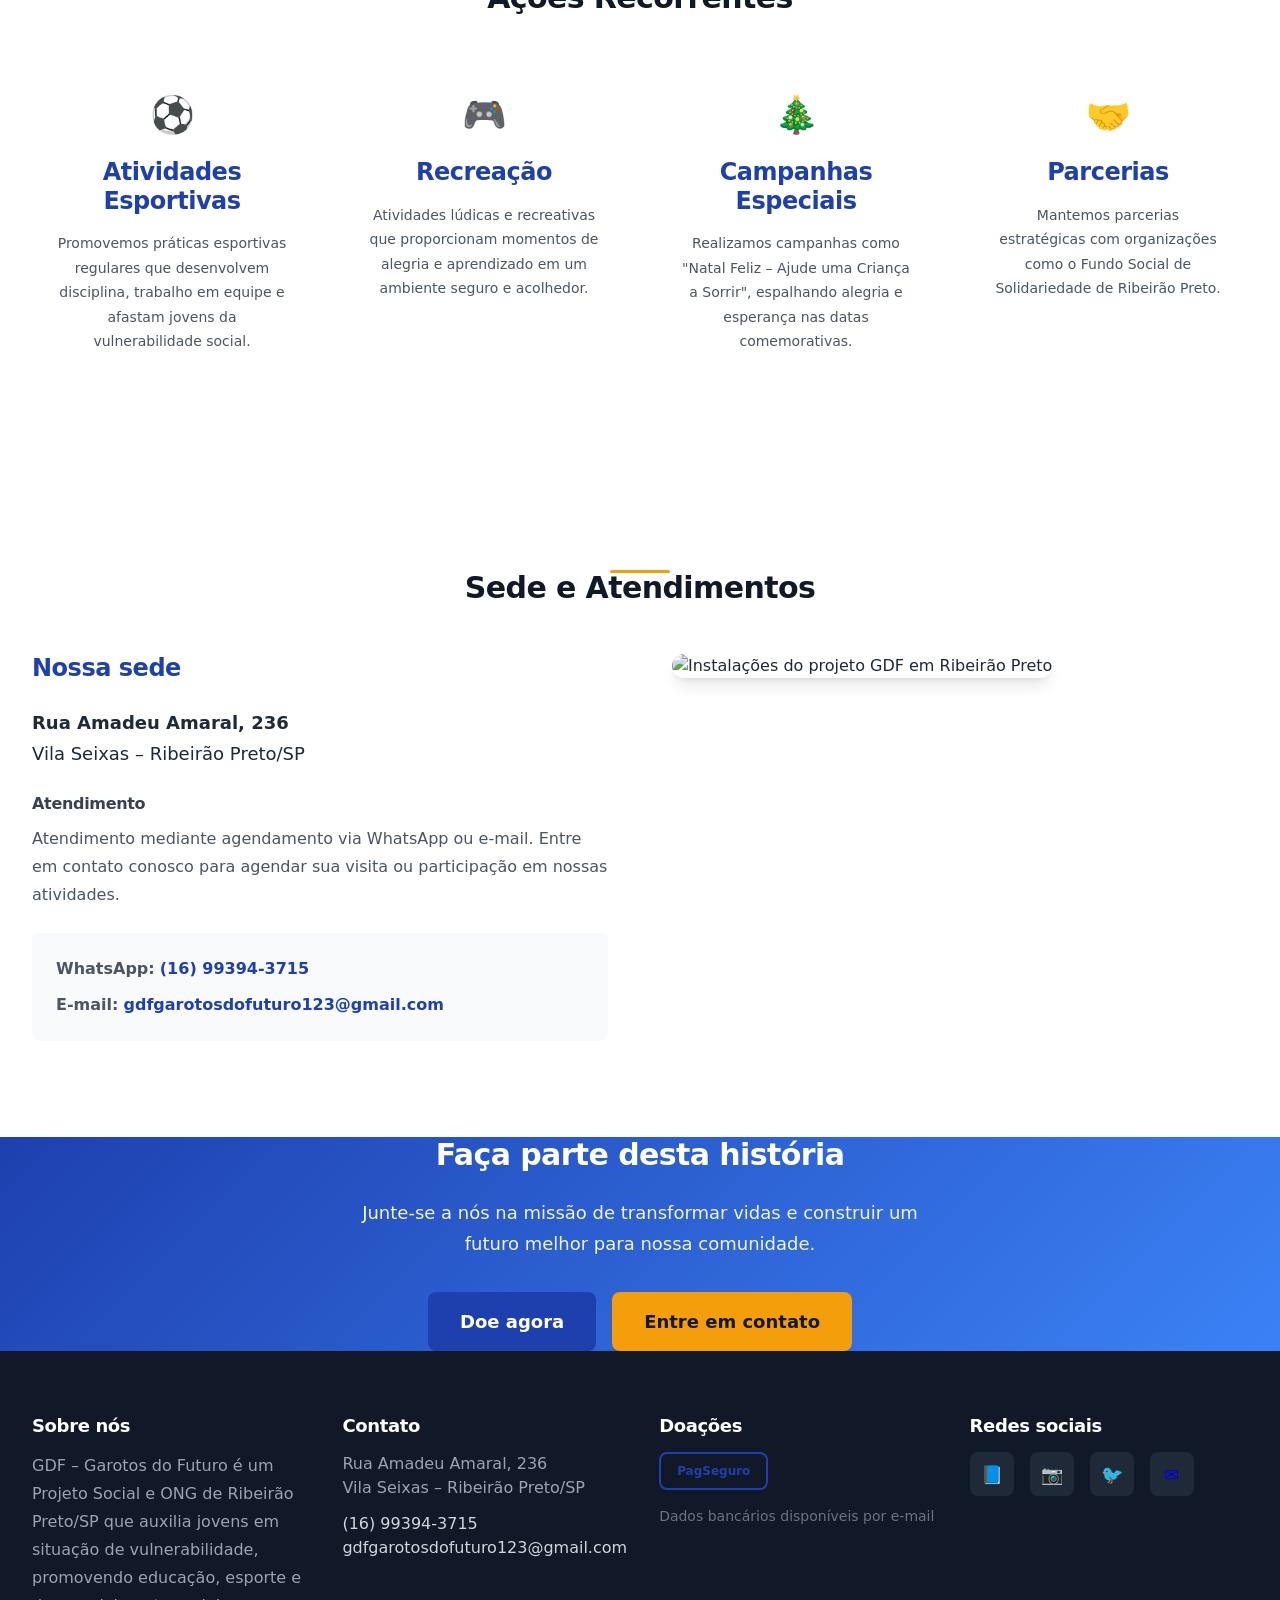
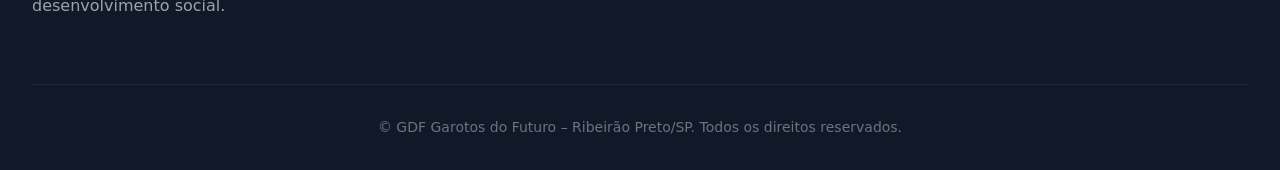
==== commit 539d9e8d: "Updated sobre.html" ====
--- a/sobre.html
+++ b/sobre.html
@@ -37,7 +37,7 @@
         overflow: hidden;
       }
       .page-hero::after{
-        content:"";
+        content:"https://31114.cdn.simplo7.net/static/31114/sku/tactel-tactel-leve-azul-royal--p-1611145969375.jpg";
         position:absolute; inset:0;
         background: linear-gradient(180deg, rgba(0,0,0,.45), rgba(0,0,0,.35));
       }
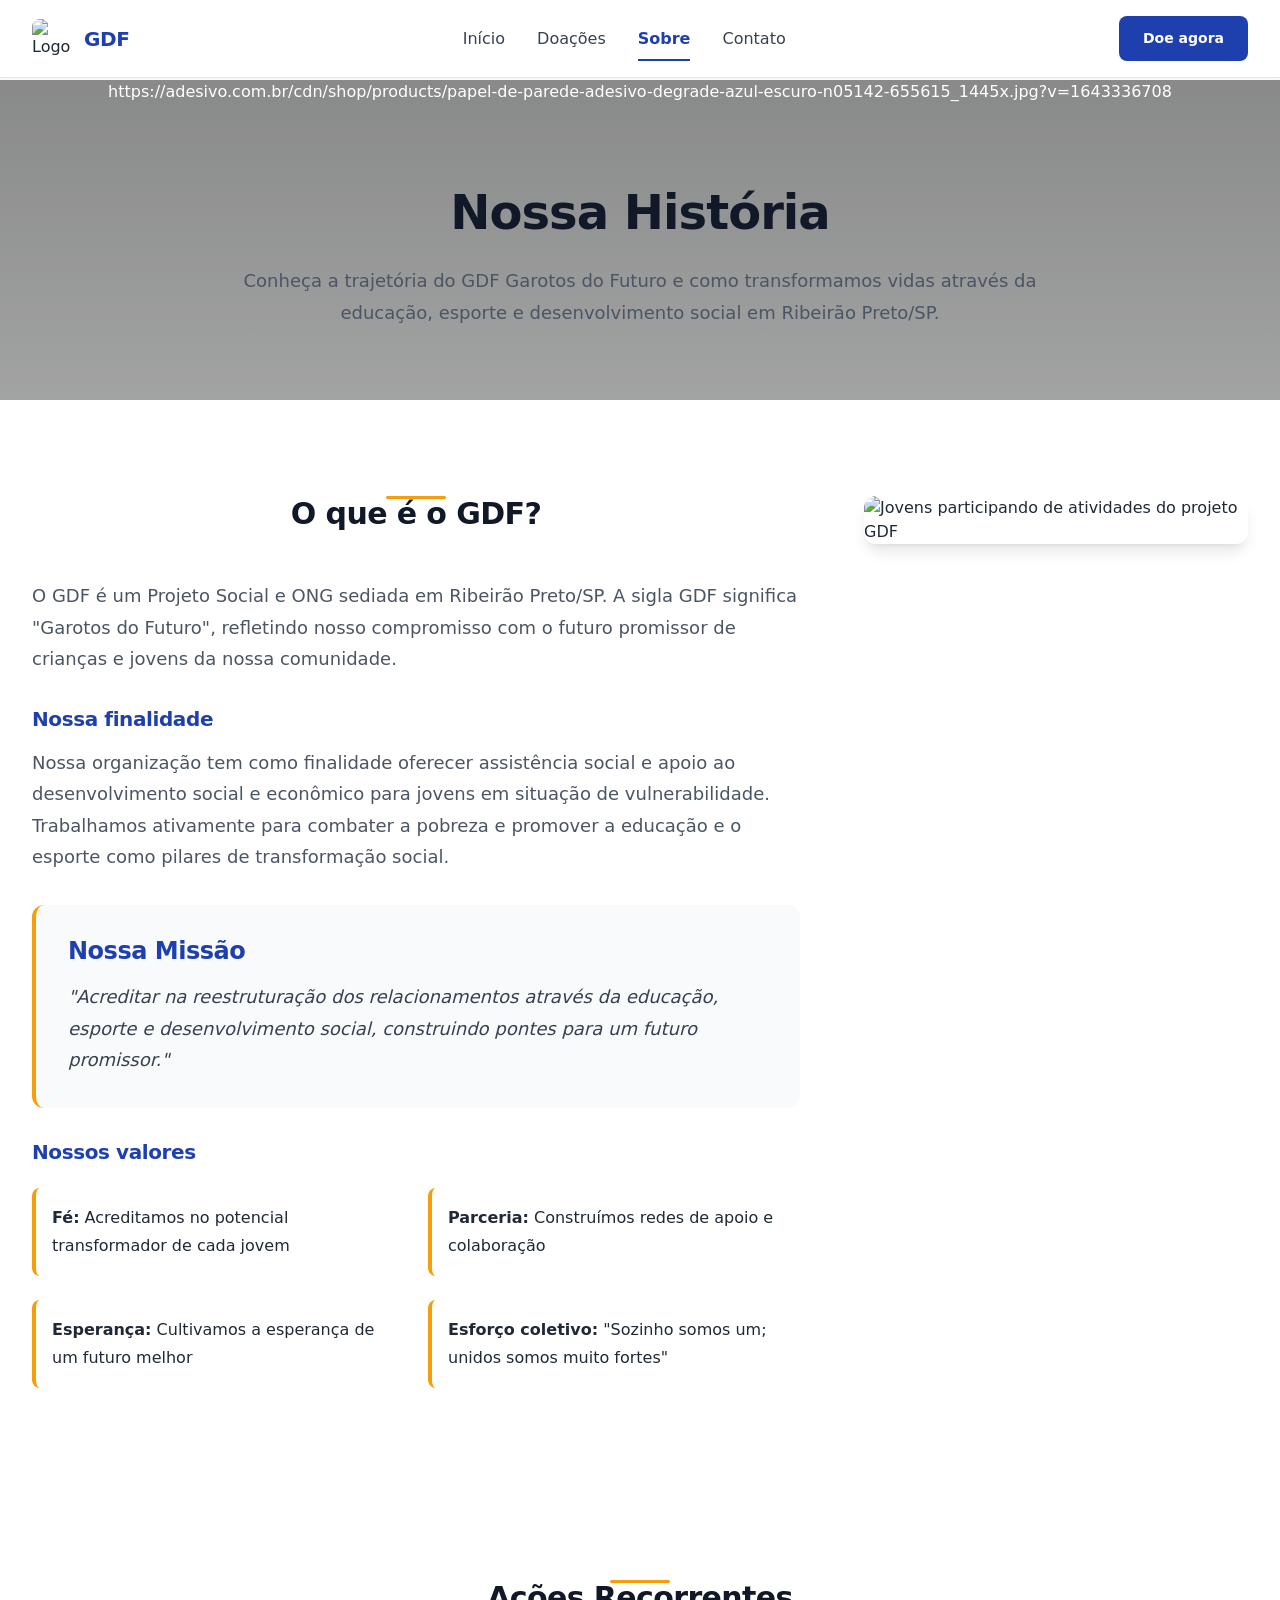
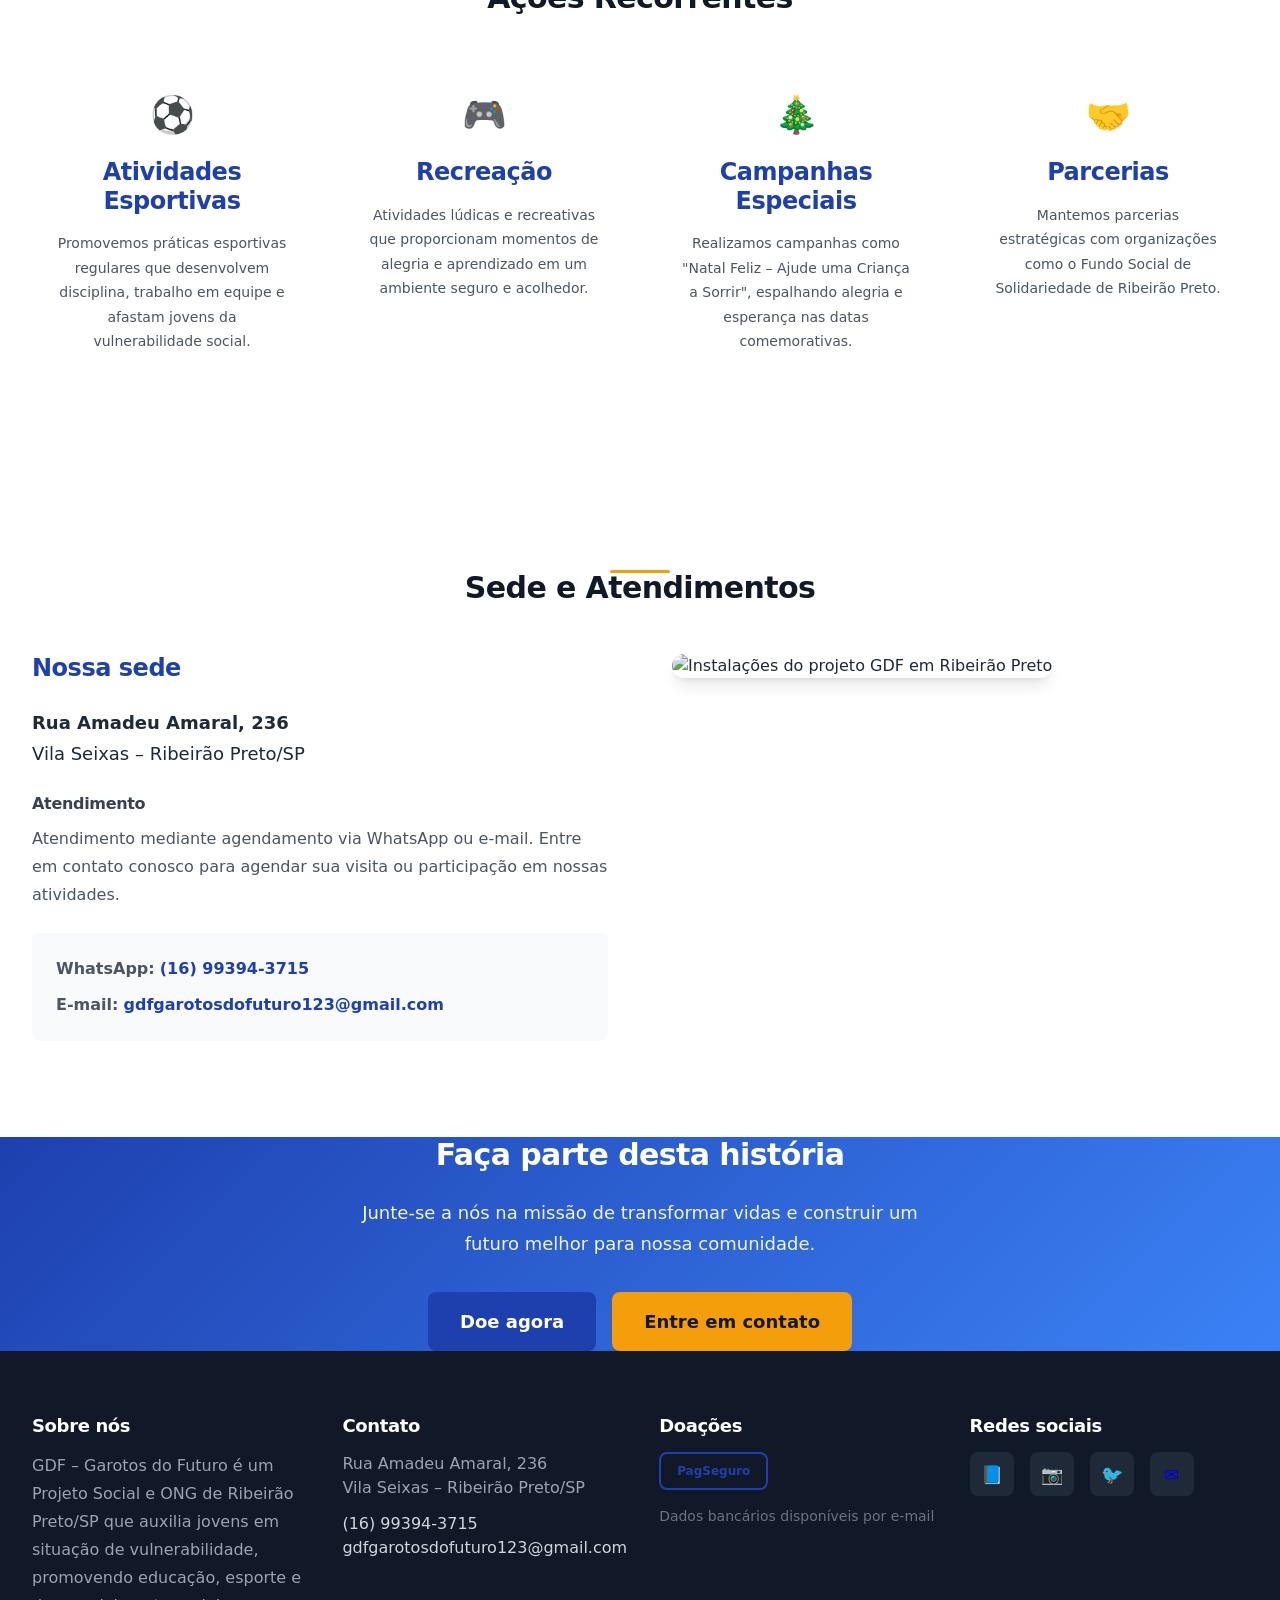
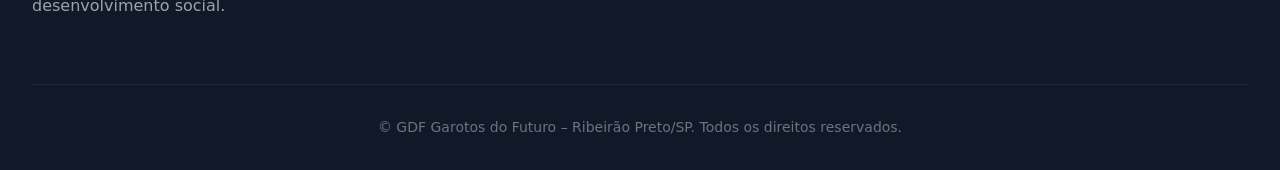
==== commit b412c491: "Updated sobre.html" ====
--- a/sobre.html
+++ b/sobre.html
@@ -37,7 +37,7 @@
         overflow: hidden;
       }
       .page-hero::after{
-        content:"https://31114.cdn.simplo7.net/static/31114/sku/tactel-tactel-leve-azul-royal--p-1611145969375.jpg";
+        content:"https://adesivo.com.br/cdn/shop/products/papel-de-parede-adesivo-degrade-azul-escuro-n05142-655615_1445x.jpg?v=1643336708";
         position:absolute; inset:0;
         background: linear-gradient(180deg, rgba(0,0,0,.45), rgba(0,0,0,.35));
       }
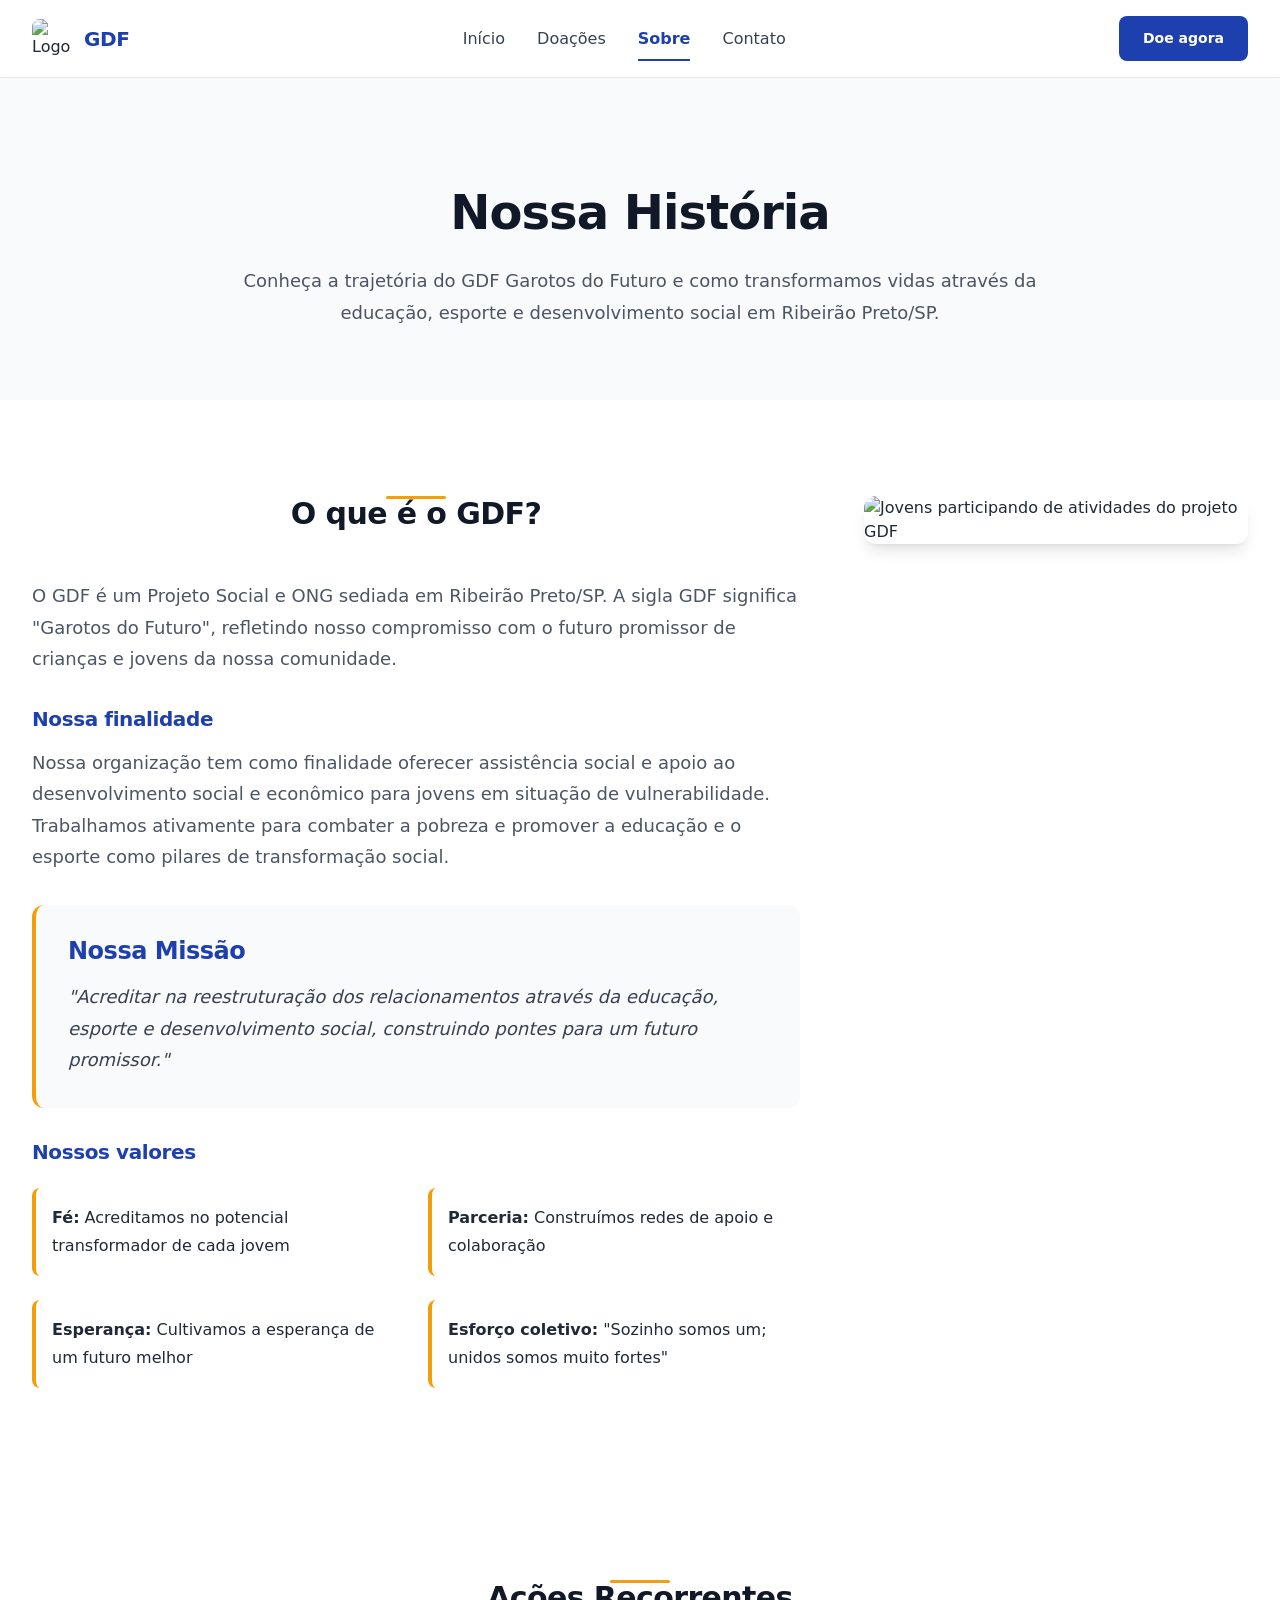
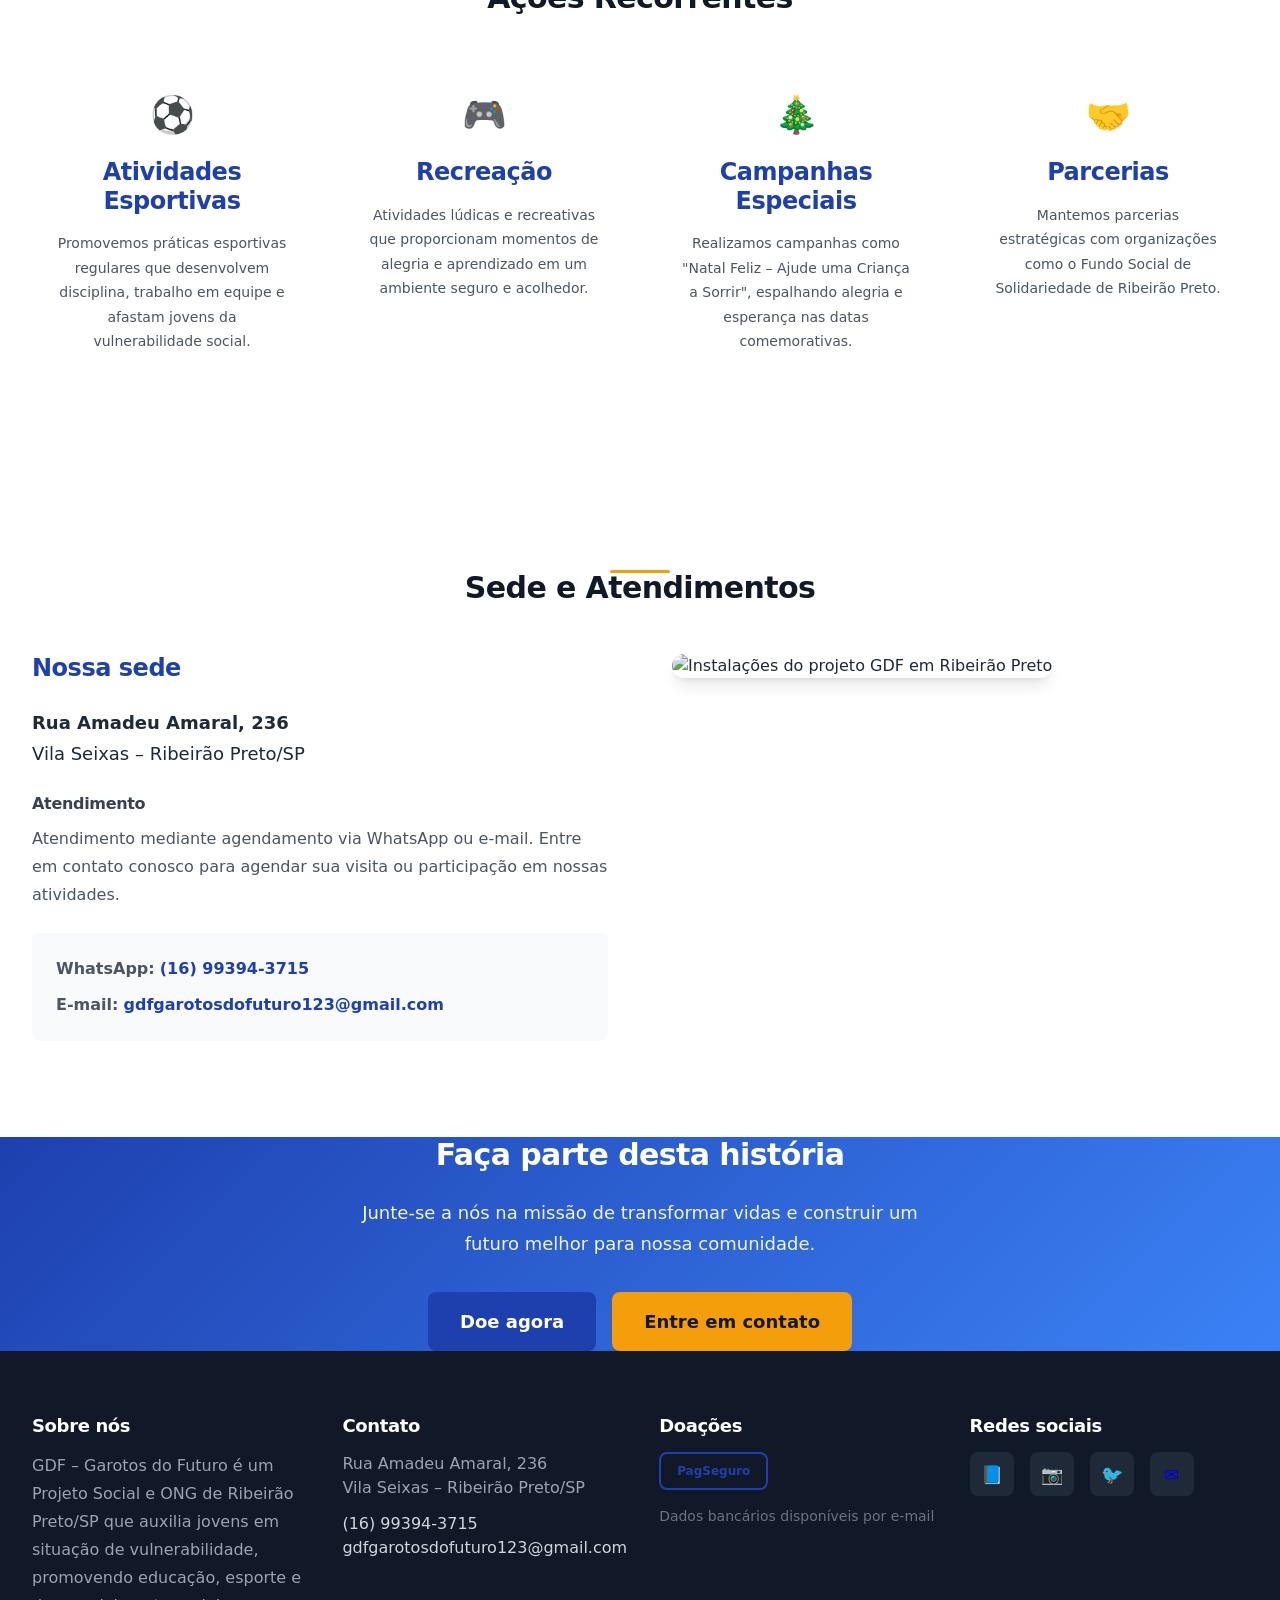
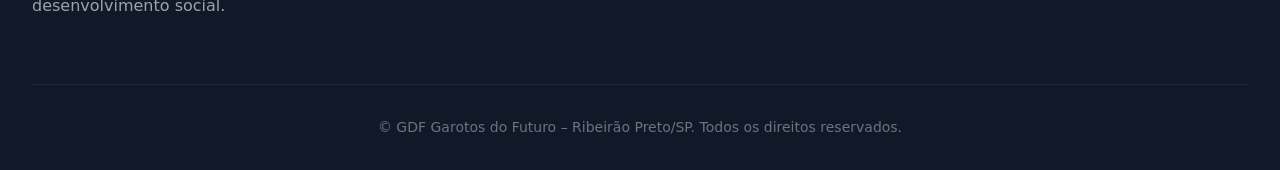
==== commit 368daeeb: "Updated sobre.html" ====
--- a/sobre.html
+++ b/sobre.html
@@ -37,7 +37,7 @@
         overflow: hidden;
       }
       .page-hero::after{
-        content:"https://adesivo.com.br/cdn/shop/products/papel-de-parede-adesivo-degrade-azul-escuro-n05142-655615_1445x.jpg?v=1643336708";
+        img src:"https://31114.cdn.simplo7.net/static/31114/sku/tactel-tactel-leve-azul-royal--p-1611145969375.jpg";
         position:absolute; inset:0;
         background: linear-gradient(180deg, rgba(0,0,0,.45), rgba(0,0,0,.35));
       }
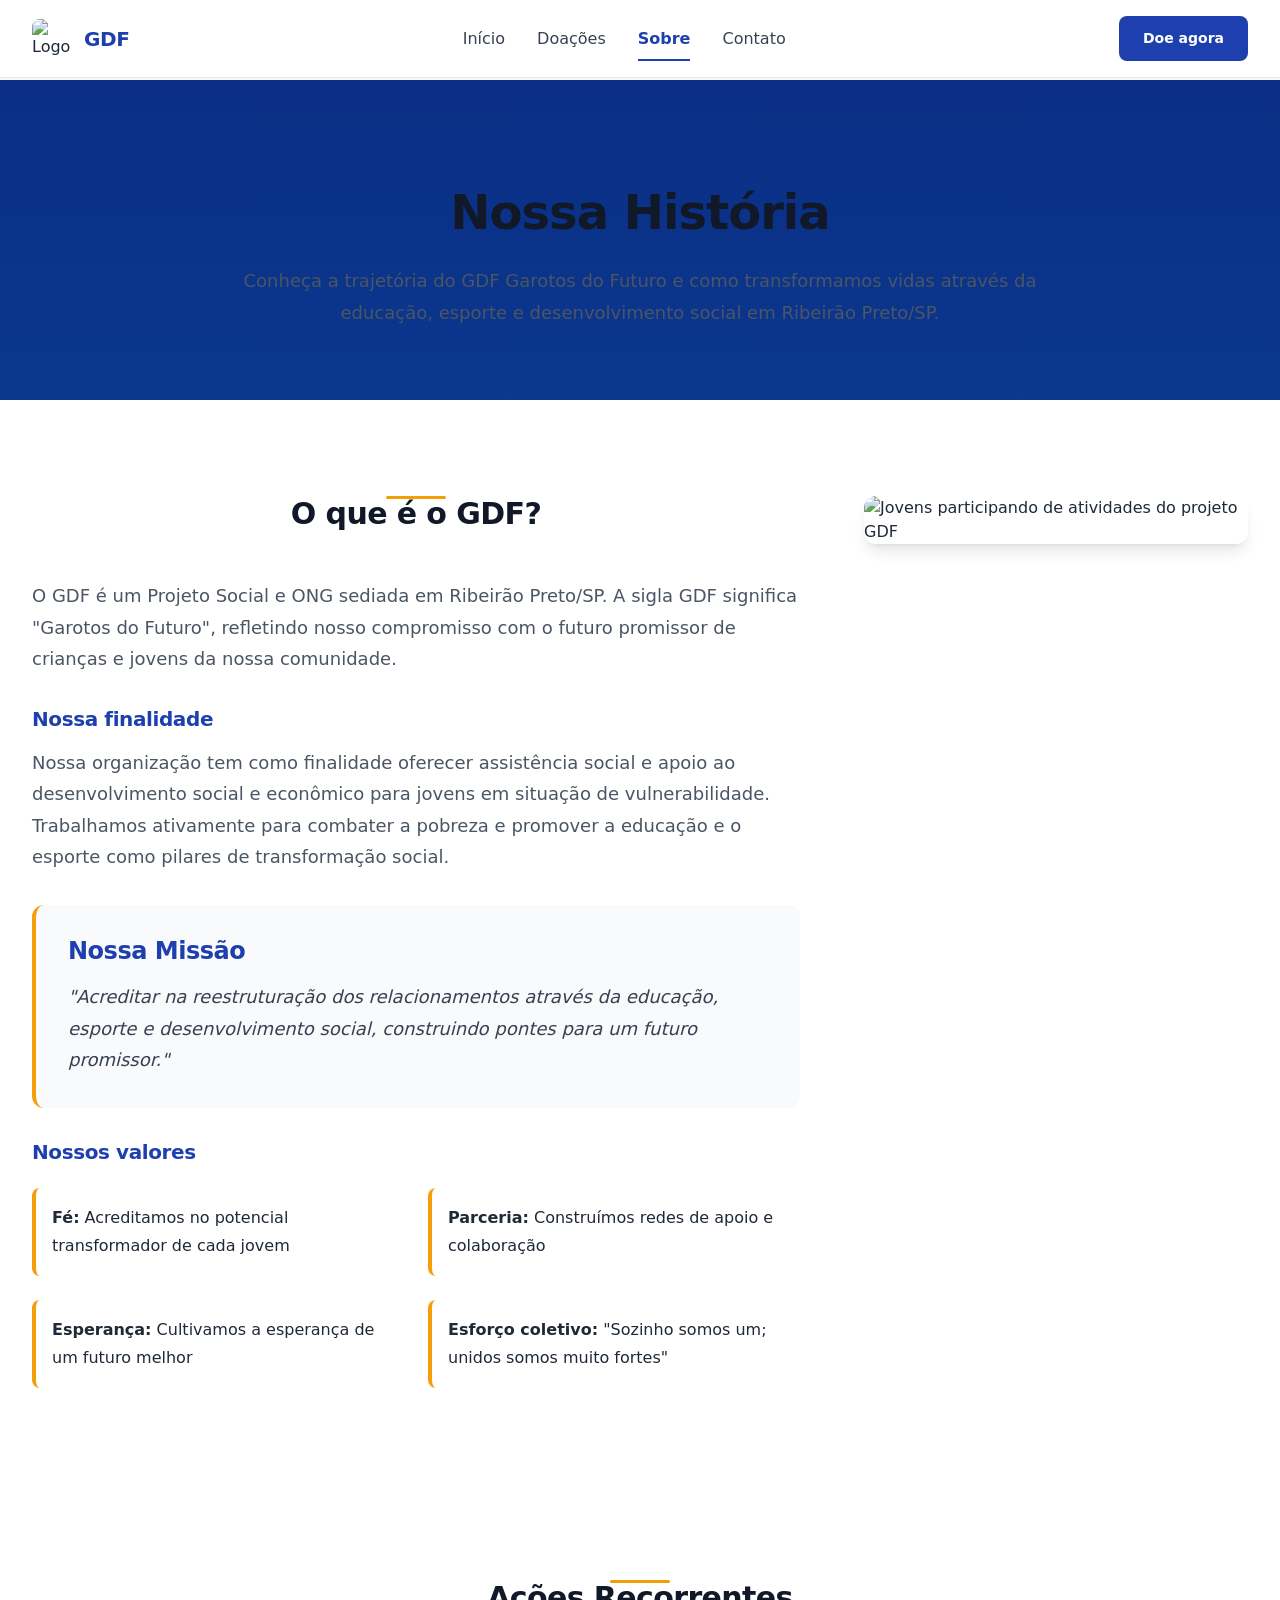
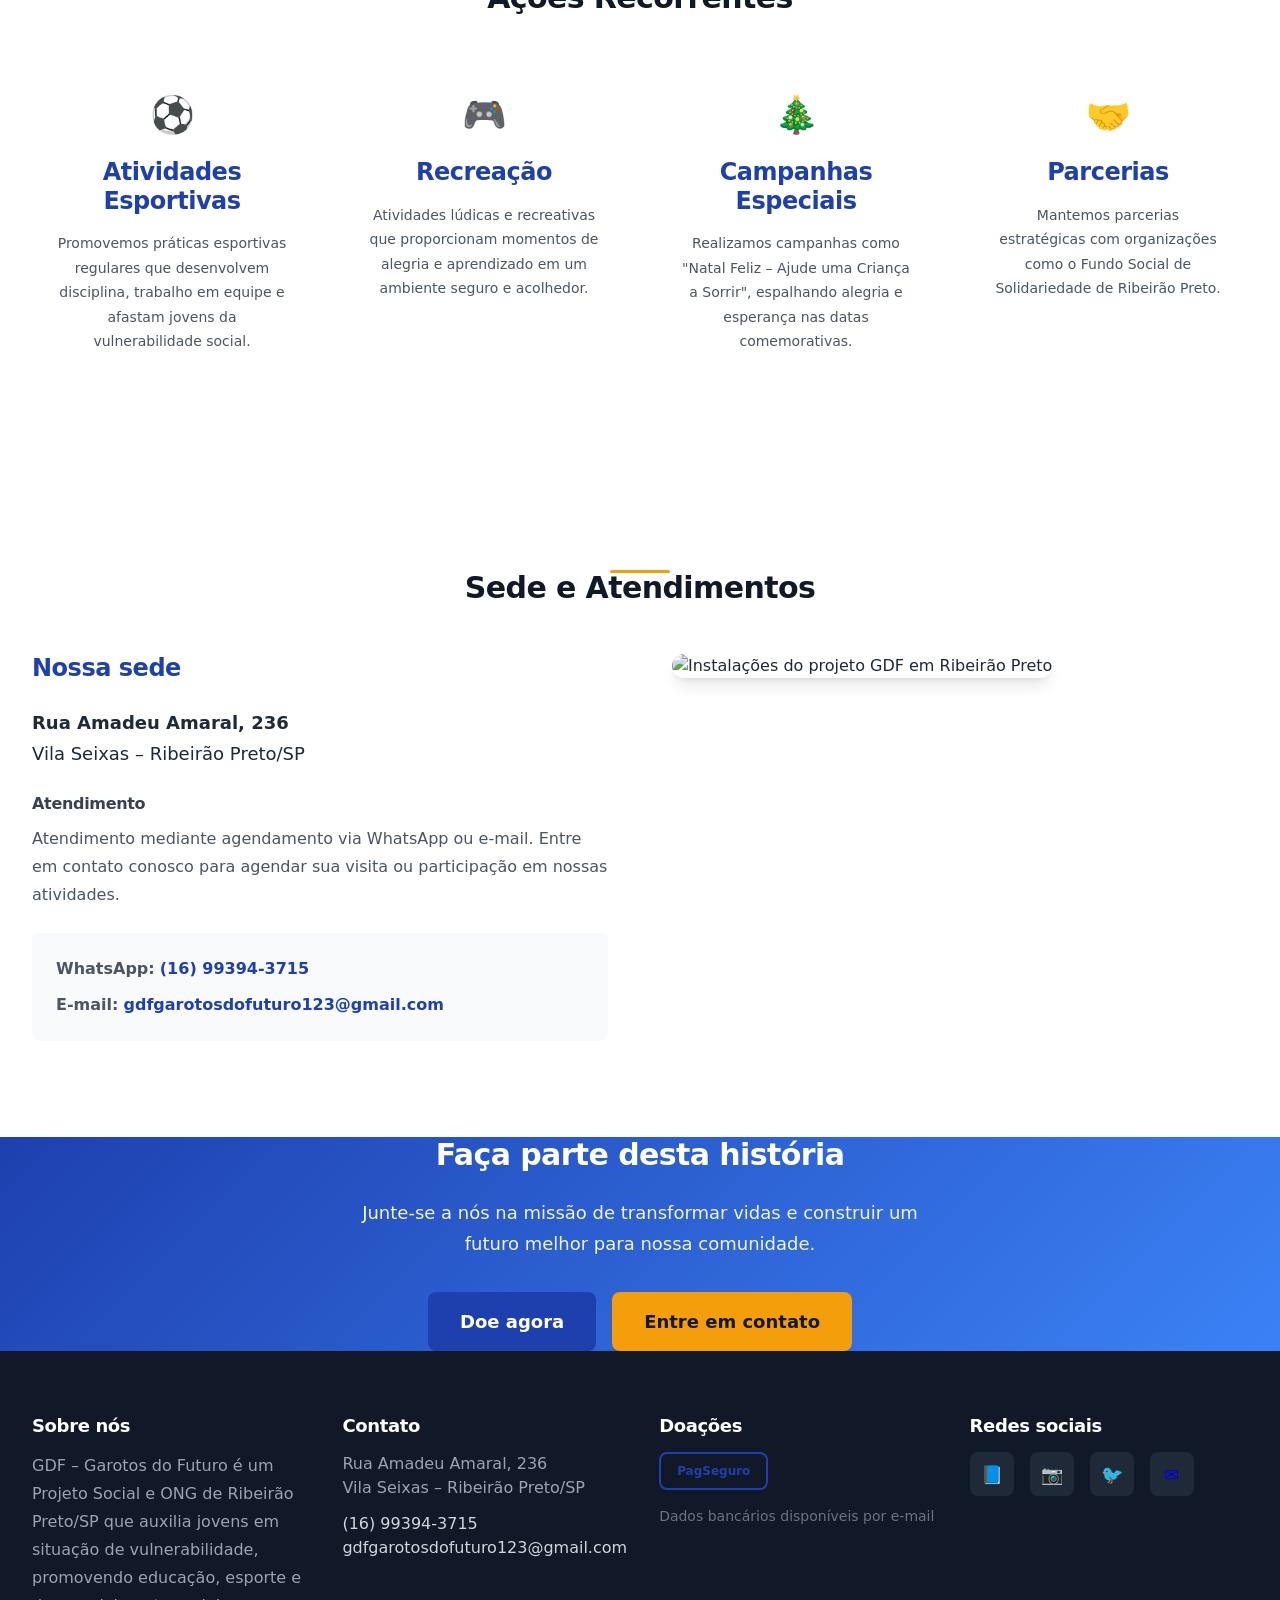
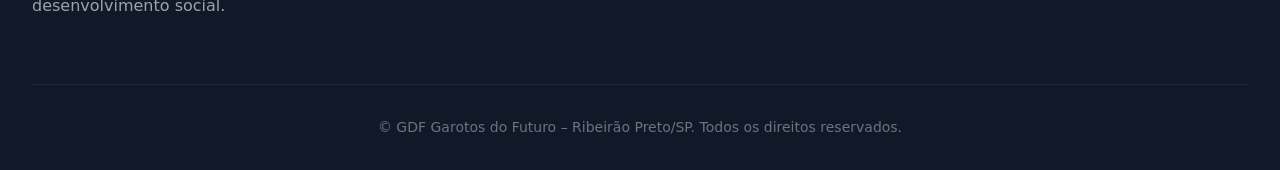
==== commit 1ca4c2eb: "Updated sobre.html" ====
--- a/sobre.html
+++ b/sobre.html
@@ -1,269 +1,275 @@
 <!DOCTYPE html>
 <html lang="pt-BR">
 <head>
-    <meta charset="UTF-8">
-    <meta name="viewport" content="width=device-width, initial-scale=1.0">
-    <title>Sobre - GDF Garotos do Futuro | Nossa história e missão</title>
-    <meta name="description" content="Conheça a história, missão e valores do GDF Garotos do Futuro. Saiba como nosso projeto social transforma vidas em Ribeirão Preto/SP.">
-    
-    <!-- Open Graph / Facebook -->
-    <meta property="og:type" content="website">
-    <meta property="og:url" content="https://gdfgarotosdofuturo.com.br/sobre.html">
-    <meta property="og:title" content="Sobre - GDF Garotos do Futuro">
-    <meta property="og:description" content="Conheça nossa história, missão e valores. Saiba como transformamos vidas através da educação e esporte.">
-    <meta property="og:image" content="https://gdfgarotosdofuturo.com.br/assets/gdf-og-image.jpg">
-
-    <!-- Twitter -->
-    <meta property="twitter:card" content="summary_large_image">
-    <meta property="twitter:url" content="https://gdfgarotosdofuturo.com.br/sobre.html">
-    <meta property="twitter:title" content="Sobre - GDF Garotos do Futuro">
-    <meta property="twitter:description" content="Conheça nossa história, missão e valores.">
-    <meta property="twitter:image" content="https://gdfgarotosdofuturo.com.br/assets/gdf-og-image.jpg">
-
-    <link rel="icon" type="image/png" href="favicon.png">
-    <link rel="stylesheet" href="styles.css">
-    <style>
-      /* Garantia de exibição correta do hero mesmo sem CSS externo */
-      .page-hero {
-        position: relative;
-        min-height: 320px;
-        display: grid;
-        place-items: center;
-        text-align: center;
-        color: #fff;
-        background-size: cover;
-        background-position: center;
-        background-repeat: no-repeat;
-        overflow: hidden;
-      }
-      .page-hero::after{
-        img src:"https://31114.cdn.simplo7.net/static/31114/sku/tactel-tactel-leve-azul-royal--p-1611145969375.jpg";
-        position:absolute; inset:0;
-        background: linear-gradient(180deg, rgba(0,0,0,.45), rgba(0,0,0,.35));
-      }
-      .page-hero .container{ position:relative; z-index:1; }
-    </style>
+  <meta charset="UTF-8" />
+  <meta name="viewport" content="width=device-width, initial-scale=1.0" />
+  <title>Sobre - GDF Garotos do Futuro | Nossa história e missão</title>
+  <meta name="description" content="Conheça a história, missão e valores do GDF Garotos do Futuro. Saiba como nosso projeto social transforma vidas em Ribeirão Preto/SP.">
+
+  <!-- Open Graph / Facebook -->
+  <meta property="og:type" content="website">
+  <meta property="og:url" content="https://gdfgarotosdofuturo.com.br/sobre.html">
+  <meta property="og:title" content="Sobre - GDF Garotos do Futuro">
+  <meta property="og:description" content="Conheça nossa história, missão e valores. Saiba como transformamos vidas através da educação e esporte.">
+  <meta property="og:image" content="https://gdfgarotosdofuturo.com.br/assets/gdf-og-image.jpg">
+
+  <!-- Twitter -->
+  <meta property="twitter:card" content="summary_large_image">
+  <meta property="twitter:url" content="https://gdfgarotosdofuturo.com.br/sobre.html">
+  <meta property="twitter:title" content="Sobre - GDF Garotos do Futuro">
+  <meta property="twitter:description" content="Conheça nossa história, missão e valores.">
+  <meta property="twitter:image" content="https://gdfgarotosdofuturo.com.br/assets/gdf-og-image.jpg">
+
+  <link rel="icon" type="image/png" href="favicon.png">
+  <link rel="stylesheet" href="styles.css">
+
+  <style>
+    /* HERO: fundo azul com overlay e imagem */
+    .page-hero {
+      position: relative;
+      min-height: 320px;
+      display: grid;
+      place-items: center;
+      text-align: center;
+      color: #fff;
+      background-size: cover;
+      background-position: center;
+      background-repeat: no-repeat;
+      overflow: hidden;
+      /* fallback azul caso a imagem não carregue */
+      background-color: #0d47a1;
+    }
+    .page-hero .container { position: relative; z-index: 1; }
+
+    /* Removido o ::after com código inválido.
+       Se quiser, dá para intensificar o azul com um pseudo-elemento: */
+    .page-hero::before {
+      content: "";
+      position: absolute; inset: 0;
+      /* camada azul translúcida por cima da foto */
+      background: linear-gradient(180deg, rgba(9,36,121,0.55), rgba(9,36,121,0.35));
+      z-index: 0;
+    }
+  </style>
 </head>
 <body>
-    <a href="#main-content" class="skip-link">Pular para o conteúdo principal</a>
-    
-    <header class="header" role="banner">
-        <nav class="nav-container" role="navigation" aria-label="Menu principal">
-            <div class="nav-brand">
-                <img src="logo_gdf.png" alt="Logo GDF Garotos do Futuro" class="logo" loading="eager">
-                <span class="brand-text">GDF</span>
-            </div>
-            
-            <!-- corrigido: apenas um botão -->
-            <button class="mobile-menu-toggle" aria-label="Abrir menu de navegação" aria-expanded="false">
-                <span class="hamburger-line"></span>
-                <span class="hamburger-line"></span>
-                <span class="hamburger-line"></span>
-            </button>
-            
-            <ul class="nav-menu" id="nav-menu">
-                <li><a href="index.html" class="nav-link">Início</a></li>
-                <li><a href="doacoes.html" class="nav-link">Doações</a></li>
-                <li><a href="sobre.html" class="nav-link active" aria-current="page">Sobre</a></li>
-                <li><a href="contato.html" class="nav-link">Contato</a></li>
-            </ul>
-            
-            <a href="doacoes.html" class="btn btn-primary btn-header">Doe agora</a>
-        </nav>
-    </header>
-
-    <main id="main-content">
-        <!-- Hero Section | imagem trocada -->
-        <section class="page-hero" style="background-image: url('');">
-            <div class="container">
-                <h1 class="page-title">Nossa História</h1>
-                <p class="page-subtitle">
-                    Conheça a trajetória do GDF Garotos do Futuro e como transformamos vidas através da educação, esporte e desenvolvimento social em Ribeirão Preto/SP.
-                </p>
-            </div>
-        </section>
-
-        <!-- Quem Somos -->
-        <section class="section">
-            <div class="container">
-                <div class="about-content-detailed">
-                    <div class="about-text-section">
-                        <h2 class="section-title">O que é o GDF?</h2>
-                        <p class="about-paragraph">
-                            O GDF é um Projeto Social e ONG sediada em Ribeirão Preto/SP. A sigla GDF significa "Garotos do Futuro", refletindo nosso compromisso com o futuro promissor de crianças e jovens da nossa comunidade.
-                        </p>
-                        
-                        <h3 class="subsection-title">Nossa finalidade</h3>
-                        <p class="about-paragraph">
-                            Nossa organização tem como finalidade oferecer assistência social e apoio ao desenvolvimento social e econômico para jovens em situação de vulnerabilidade. Trabalhamos ativamente para combater a pobreza e promover a educação e o esporte como pilares de transformação social.
-                        </p>
-
-                        <div class="mission-highlight">
-                            <h3 class="mission-title">Nossa Missão</h3>
-                            <blockquote class="mission-quote">
-                                "Acreditar na reestruturação dos relacionamentos através da educação, esporte e desenvolvimento social, construindo pontes para um futuro promissor."
-                            </blockquote>
-                        </div>
-
-                        <h3 class="subsection-title">Nossos valores</h3>
-                        <div class="values-grid">
-                            <div class="value-item">
-                                <strong>Fé:</strong> Acreditamos no potencial transformador de cada jovem
-                            </div>
-                            <div class="value-item">
-                                <strong>Parceria:</strong> Construímos redes de apoio e colaboração
-                            </div>
-                            <div class="value-item">
-                                <strong>Esperança:</strong> Cultivamos a esperança de um futuro melhor
-                            </div>
-                            <div class="value-item">
-                                <strong>Esforço coletivo:</strong> "Sozinho somos um; unidos somos muito fortes"
-                            </div>
-                        </div>
-                    </div>
-
-                    <div class="about-image-section">
-                        <img src="https://scontent.fcpq4-1.fna.fbcdn.net/v/t39.30808-6/476804104_2143222666093202_125491846275268822_n.jpg?_nc_cat=111&ccb=1-7&_nc_sid=3a1ebe&_nc_ohc=rHASnVk9GtYQ7kNvwFOhmu8&_nc_oc=Adliw8eaEq9Kc9vEcOn-LVDf2bFERqM6OrmKvD9GsV9F8OyLWDCuspYL87U0tbaiaNe1mX6CA4K8JGvGyJxTwQU2&_nc_zt=23&_nc_ht=scontent.fcpq4-1.fna&_nc_gid=pHwvitbKDD6i-EGQTD4XcQ&oh=00_AfbaNrjTzz2nSRxDEs3g_Lj88XDFhosAkH0I_iThMvS_LQ&oe=68DCE88F" 
-                             alt="Jovens participando de atividades do projeto GDF" 
-                             class="about-image" loading="lazy">
-                    </div>
-                </div>
-            </div>
-        </section>
-
-        <!-- Ações Recorrentes (mantida) -->
-        <section class="section actions-section">
-            <div class="container">
-                <h2 class="section-title">Ações Recorrentes</h2>
-                <div class="actions-grid">
-                    <div class="action-item">
-                        <div class="action-icon">⚽</div>
-                        <h3 class="action-title">Atividades Esportivas</h3>
-                        <p class="action-text">Promovemos práticas esportivas regulares que desenvolvem disciplina, trabalho em equipe e afastam jovens da vulnerabilidade social.</p>
-                    </div>
-
-                    <div class="action-item">
-                        <div class="action-icon">🎮</div>
-                        <h3 class="action-title">Recreação</h3>
-                        <p class="action-text">Atividades lúdicas e recreativas que proporcionam momentos de alegria e aprendizado em um ambiente seguro e acolhedor.</p>
-                    </div>
-
-                    <div class="action-item">
-                        <div class="action-icon">🎄</div>
-                        <h3 class="action-title">Campanhas Especiais</h3>
-                        <p class="action-text">Realizamos campanhas como "Natal Feliz – Ajude uma Criança a Sorrir", espalhando alegria e esperança nas datas comemorativas.</p>
-                    </div>
-
-                    <div class="action-item">
-                        <div class="action-icon">🤝</div>
-                        <h3 class="action-title">Parcerias</h3>
-                        <p class="action-text">Mantemos parcerias estratégicas com organizações como o Fundo Social de Solidariedade de Ribeirão Preto.</p>
-                    </div>
-                </div>
-            </div>
-        </section>
-
-        <!-- REMOVIDO: Seção "Nossas Campanhas" (matérias/novidades) -->
-
-        <!-- Sede e Atendimentos -->
-        <section class="section location-section">
-            <div class="container">
-                <h2 class="section-title">Sede e Atendimentos</h2>
-                <div class="location-content">
-                    <div class="location-info">
-                        <h3 class="location-title">Nossa sede</h3>
-                        <address class="location-address">
-                            <strong>Rua Amadeu Amaral, 236</strong><br>
-                            Vila Seixas – Ribeirão Preto/SP
-                        </address>
-                        
-                        <div class="location-hours">
-                            <h4 class="hours-title">Atendimento</h4>
-                            <p class="hours-text">
-                                Atendimento mediante agendamento via WhatsApp ou e-mail. Entre em contato conosco para agendar sua visita ou participação em nossas atividades.
-                            </p>
-                        </div>
-
-                        <div class="location-contact">
-                            <p>
-                                <strong>WhatsApp:</strong> 
-                                <a href="https://wa.me/5516993943715" target="_blank" rel="noopener noreferrer" class="contact-link">(16) 99394-3715</a>
-                            </p>
-                            <p>
-                                <strong>E-mail:</strong> 
-                                <a href="mailto:gdfgarotosdofuturo123@gmail.com" class="contact-link">gdfgarotosdofuturo123@gmail.com</a>
-                            </p>
-                        </div>
-                    </div>
-
-                    <div class="location-image">
-                        <img src="https://scontent.fcpq4-1.fna.fbcdn.net/v/t39.30808-6/476804104_2143222666093202_125491846275268822_n.jpg?_nc_cat=111&ccb=1-7&_nc_sid=3a1ebe&_nc_ohc=rHASnVk9GtYQ7kNvwFOhmu8&_nc_oc=Adliw8eaEq9Kc9vEcOn-LVDf2bFERqM6OrmKvD9GsV9F8OyLWDCuspYL87U0tbaiaNe1mX6CA4K8JGvGyJxTwQU2&_nc_zt=23&_nc_ht=scontent.fcpq4-1.fna&_nc_gid=pHwvitbKDD6i-EGQTD4XcQ&oh=00_AfbaNrjTzz2nSRxDEs3g_Lj88XDFhosAkH0I_iThMvS_LQ&oe=68DCE88F" 
-                             alt="Instalações do projeto GDF em Ribeirão Preto" 
-                             class="location-img" loading="lazy">
-                    </div>
-                </div>
-            </div>
-        </section>
-
-        <!-- CTA -->
-        <section class="cta-section">
-            <div class="container">
-                <div class="cta-content">
-                    <h2 class="cta-title">Faça parte desta história</h2>
-                    <p class="cta-text">Junte-se a nós na missão de transformar vidas e construir um futuro melhor para nossa comunidade.</p>
-                    <div class="cta-buttons">
-                        <a href="doacoes.html" class="btn btn-primary btn-large">Doe agora</a>
-                        <a href="contato.html" class="btn btn-secondary btn-large">Entre em contato</a>
-                    </div>
-                </div>
-            </div>
-        </section>
-    </main>
-
-    <footer class="footer" role="contentinfo">
-        <div class="container">
-            <div class="footer-content">
-                <div class="footer-about">
-                    <h3 class="footer-title">Sobre nós</h3>
-                    <p class="footer-text">
-                        GDF – Garotos do Futuro é um Projeto Social e ONG de Ribeirão Preto/SP que auxilia jovens em situação de vulnerabilidade, promovendo educação, esporte e desenvolvimento social.
-                    </p>
-                </div>
-
-                <div class="footer-contact">
-                    <h3 class="footer-title">Contato</h3>
-                    <address class="footer-address">
-                        <p>Rua Amadeu Amaral, 236<br>Vila Seixas – Ribeirão Preto/SP</p>
-                        <p>
-                            <a href="tel:+5516993943715" class="footer-link">(16) 99394-3715</a><br>
-                            <a href="mailto:gdfgarotosdofuturo123@gmail.com" class="footer-link">gdfgarotosdofuturo123@gmail.com</a>
-                        </p>
-                    </address>
-                </div>
-
-                <div class="footer-donate">
-                    <h3 class="footer-title">Doações</h3>
-                    <a href="#" class="btn btn-outline btn-small" title="Doar via PagSeguro">PagSeguro</a>
-                    <p class="footer-bank-info">Dados bancários disponíveis por e-mail</p>
-                </div>
-
-                <div class="footer-social">
-                    <h3 class="footer-title">Redes sociais</h3>
-                    <div class="social-links">
-                        <a href="#" class="social-link" aria-label="Facebook do GDF" title="Facebook">📘</a>
-                        <a href="#" class="social-link" aria-label="Instagram do GDF" title="Instagram">📷</a>
-                        <a href="#" class="social-link" aria-label="Twitter do GDF" title="Twitter">🐦</a>
-                        <a href="mailto:gdfgarotosdofuturo123@gmail.com" class="social-link" aria-label="E-mail do GDF" title="E-mail">✉️</a>
-                    </div>
-                </div>
-            </div>
-
-            <div class="footer-bottom">
-                <p class="footer-rights">© GDF Garotos do Futuro – Ribeirão Preto/SP. Todos os direitos reservados.</p>
-            </div>
-        </div>
-    </footer>
-
-    <script src="script.js"></script>
+  <a href="#main-content" class="skip-link">Pular para o conteúdo principal</a>
+
+  <header class="header" role="banner">
+    <nav class="nav-container" role="navigation" aria-label="Menu principal">
+      <div class="nav-brand">
+        <img src="logo_gdf.png" alt="Logo GDF Garotos do Futuro" class="logo" loading="eager">
+        <span class="brand-text">GDF</span>
+      </div>
+
+      <button class="mobile-menu-toggle" aria-label="Abrir menu de navegação" aria-expanded="false">
+        <span class="hamburger-line"></span>
+        <span class="hamburger-line"></span>
+        <span class="hamburger-line"></span>
+      </button>
+
+      <ul class="nav-menu" id="nav-menu">
+        <li><a href="index.html" class="nav-link">Início</a></li>
+        <li><a href="doacoes.html" class="nav-link">Doações</a></li>
+        <li><a href="sobre.html" class="nav-link active" aria-current="page">Sobre</a></li>
+        <li><a href="contato.html" class="nav-link">Contato</a></li>
+      </ul>
+
+      <a href="doacoes.html" class="btn btn-primary btn-header">Doe agora</a>
+    </nav>
+  </header>
+
+  <main id="main-content">
+    <!-- HERO com gradiente azul + imagem correta -->
+    <section
+      class="page-hero"
+      style="
+        background-image:
+          linear-gradient(180deg, rgba(9,36,121,0.35), rgba(9,36,121,0.15)),
+          url('https://scontent.fcpq4-1.fna.fbcdn.net/v/t39.30808-6/476804104_2143222666093202_125491846275268822_n.jpg?_nc_cat=111&ccb=1-7&_nc_sid=3a1ebe&_nc_ohc=rHASnVk9GtYQ7kNvwFOhmu8&_nc_oc=Adliw8eaEq9Kc9vEcOn-LVDf2bFERqM6OrmKvD9GsV9F8OyLWDCuspYL87U0tbaiaNe1mX6CA4K8JGvGyJxTwQU2&_nc_zt=23&_nc_ht=scontent.fcpq4-1.fna&_nc_gid=pHwvitbKDD6i-EGQTD4XcQ&oh=00_AfbaNrjTzz2nSRxDEs3g_Lj88XDFhosAkH0I_iThMvS_LQ&oe=68DCE88F');
+      "
+    >
+      <div class="container">
+        <h1 class="page-title">Nossa História</h1>
+        <p class="page-subtitle">
+          Conheça a trajetória do GDF Garotos do Futuro e como transformamos vidas através da educação, esporte e desenvolvimento social em Ribeirão Preto/SP.
+        </p>
+      </div>
+    </section>
+
+    <!-- Quem Somos -->
+    <section class="section">
+      <div class="container">
+        <div class="about-content-detailed">
+          <div class="about-text-section">
+            <h2 class="section-title">O que é o GDF?</h2>
+            <p class="about-paragraph">
+              O GDF é um Projeto Social e ONG sediada em Ribeirão Preto/SP. A sigla GDF significa "Garotos do Futuro", refletindo nosso compromisso com o futuro promissor de crianças e jovens da nossa comunidade.
+            </p>
+
+            <h3 class="subsection-title">Nossa finalidade</h3>
+            <p class="about-paragraph">
+              Nossa organização tem como finalidade oferecer assistência social e apoio ao desenvolvimento social e econômico para jovens em situação de vulnerabilidade. Trabalhamos ativamente para combater a pobreza e promover a educação e o esporte como pilares de transformação social.
+            </p>
+
+            <div class="mission-highlight">
+              <h3 class="mission-title">Nossa Missão</h3>
+              <blockquote class="mission-quote">
+                "Acreditar na reestruturação dos relacionamentos através da educação, esporte e desenvolvimento social, construindo pontes para um futuro promissor."
+              </blockquote>
+            </div>
+
+            <h3 class="subsection-title">Nossos valores</h3>
+            <div class="values-grid">
+              <div class="value-item"><strong>Fé:</strong> Acreditamos no potencial transformador de cada jovem</div>
+              <div class="value-item"><strong>Parceria:</strong> Construímos redes de apoio e colaboração</div>
+              <div class="value-item"><strong>Esperança:</strong> Cultivamos a esperança de um futuro melhor</div>
+              <div class="value-item"><strong>Esforço coletivo:</strong> "Sozinho somos um; unidos somos muito fortes"</div>
+            </div>
+          </div>
+
+          <div class="about-image-section">
+            <img
+              src="https://scontent.fcpq4-1.fna.fbcdn.net/v/t39.30808-6/476804104_2143222666093202_125491846275268822_n.jpg?_nc_cat=111&ccb=1-7&_nc_sid=3a1ebe&_nc_ohc=rHASnVk9GtYQ7kNvwFOhmu8&_nc_oc=Adliw8eaEq9Kc9vEcOn-LVDf2bFERqM6OrmKvD9GsV9F8OyLWDCuspYL87U0tbaiaNe1mX6CA4K8JGvGyJxTwQU2&_nc_zt=23&_nc_ht=scontent.fcpq4-1.fna&_nc_gid=pHwvitbKDD6i-EGQTD4XcQ&oh=00_AfbaNrjTzz2nSRxDEs3g_Lj88XDFhosAkH0I_iThMvS_LQ&oe=68DCE88F"
+              alt="Jovens participando de atividades do projeto GDF"
+              class="about-image"
+              loading="lazy"
+              referrerpolicy="no-referrer"
+            >
+          </div>
+        </div>
+      </div>
+    </section>
+
+    <!-- Ações Recorrentes (mantida) -->
+    <section class="section actions-section">
+      <div class="container">
+        <h2 class="section-title">Ações Recorrentes</h2>
+        <div class="actions-grid">
+          <div class="action-item">
+            <div class="action-icon">⚽</div>
+            <h3 class="action-title">Atividades Esportivas</h3>
+            <p class="action-text">Promovemos práticas esportivas regulares que desenvolvem disciplina, trabalho em equipe e afastam jovens da vulnerabilidade social.</p>
+          </div>
+
+          <div class="action-item">
+            <div class="action-icon">🎮</div>
+            <h3 class="action-title">Recreação</h3>
+            <p class="action-text">Atividades lúdicas e recreativas que proporcionam momentos de alegria e aprendizado em um ambiente seguro e acolhedor.</p>
+          </div>
+
+          <div class="action-item">
+            <div class="action-icon">🎄</div>
+            <h3 class="action-title">Campanhas Especiais</h3>
+            <p class="action-text">Realizamos campanhas como "Natal Feliz – Ajude uma Criança a Sorrir", espalhando alegria e esperança nas datas comemorativas.</p>
+          </div>
+
+          <div class="action-item">
+            <div class="action-icon">🤝</div>
+            <h3 class="action-title">Parcerias</h3>
+            <p class="action-text">Mantemos parcerias estratégicas com organizações como o Fundo Social de Solidariedade de Ribeirão Preto.</p>
+          </div>
+        </div>
+      </div>
+    </section>
+
+    <!-- Sede e Atendimentos -->
+    <section class="section location-section">
+      <div class="container">
+        <h2 class="section-title">Sede e Atendimentos</h2>
+        <div class="location-content">
+          <div class="location-info">
+            <h3 class="location-title">Nossa sede</h3>
+            <address class="location-address">
+              <strong>Rua Amadeu Amaral, 236</strong><br>
+              Vila Seixas – Ribeirão Preto/SP
+            </address>
+
+            <div class="location-hours">
+              <h4 class="hours-title">Atendimento</h4>
+              <p class="hours-text">
+                Atendimento mediante agendamento via WhatsApp ou e-mail. Entre em contato conosco para agendar sua visita ou participação em nossas atividades.
+              </p>
+            </div>
+
+            <div class="location-contact">
+              <p><strong>WhatsApp:</strong> <a href="https://wa.me/5516993943715" target="_blank" rel="noopener noreferrer" class="contact-link">(16) 99394-3715</a></p>
+              <p><strong>E-mail:</strong> <a href="mailto:gdfgarotosdofuturo123@gmail.com" class="contact-link">gdfgarotosdofuturo123@gmail.com</a></p>
+            </div>
+          </div>
+
+          <div class="location-image">
+            <img
+              src="https://scontent.fcpq4-1.fna.fbcdn.net/v/t39.30808-6/476804104_2143222666093202_125491846275268822_n.jpg?_nc_cat=111&ccb=1-7&_nc_sid=3a1ebe&_nc_ohc=rHASnVk9GtYQ7kNvwFOhmu8&_nc_oc=Adliw8eaEq9Kc9vEcOn-LVDf2bFERqM6OrmKvD9GsV9F8OyLWDCuspYL87U0tbaiaNe1mX6CA4K8JGvGyJxTwQU2&_nc_zt=23&_nc_ht=scontent.fcpq4-1.fna&_nc_gid=pHwvitbKDD6i-EGQTD4XcQ&oh=00_AfbaNrjTzz2nSRxDEs3g_Lj88XDFhosAkH0I_iThMvS_LQ&oe=68DCE88F"
+              alt="Instalações do projeto GDF em Ribeirão Preto"
+              class="location-img"
+              loading="lazy"
+              referrerpolicy="no-referrer"
+            >
+          </div>
+        </div>
+      </div>
+    </section>
+
+    <!-- CTA -->
+    <section class="cta-section">
+      <div class="container">
+        <div class="cta-content">
+          <h2 class="cta-title">Faça parte desta história</h2>
+          <p class="cta-text">Junte-se a nós na missão de transformar vidas e construir um futuro melhor para nossa comunidade.</p>
+          <div class="cta-buttons">
+            <a href="doacoes.html" class="btn btn-primary btn-large">Doe agora</a>
+            <a href="contato.html" class="btn btn-secondary btn-large">Entre em contato</a>
+          </div>
+        </div>
+      </div>
+    </section>
+  </main>
+
+  <footer class="footer" role="contentinfo">
+    <div class="container">
+      <div class="footer-content">
+        <div class="footer-about">
+          <h3 class="footer-title">Sobre nós</h3>
+          <p class="footer-text">
+            GDF – Garotos do Futuro é um Projeto Social e ONG de Ribeirão Preto/SP que auxilia jovens em situação de vulnerabilidade, promovendo educação, esporte e desenvolvimento social.
+          </p>
+        </div>
+
+        <div class="footer-contact">
+          <h3 class="footer-title">Contato</h3>
+          <address class="footer-address">
+            <p>Rua Amadeu Amaral, 236<br>Vila Seixas – Ribeirão Preto/SP</p>
+            <p>
+              <a href="tel:+5516993943715" class="footer-link">(16) 99394-3715</a><br>
+              <a href="mailto:gdfgarotosdofuturo123@gmail.com" class="footer-link">gdfgarotosdofuturo123@gmail.com</a>
+            </p>
+          </address>
+        </div>
+
+        <div class="footer-donate">
+          <h3 class="footer-title">Doações</h3>
+          <a href="#" class="btn btn-outline btn-small" title="Doar via PagSeguro">PagSeguro</a>
+          <p class="footer-bank-info">Dados bancários disponíveis por e-mail</p>
+        </div>
+
+        <div class="footer-social">
+          <h3 class="footer-title">Redes sociais</h3>
+          <div class="social-links">
+            <a href="#" class="social-link" aria-label="Facebook do GDF" title="Facebook">📘</a>
+            <a href="#" class="social-link" aria-label="Instagram do GDF" title="Instagram">📷</a>
+            <a href="#" class="social-link" aria-label="Twitter do GDF" title="Twitter">🐦</a>
+            <a href="mailto:gdfgarotosdofuturo123@gmail.com" class="social-link" aria-label="E-mail do GDF" title="E-mail">✉️</a>
+          </div>
+        </div>
+      </div>
+
+      <div class="footer-bottom">
+        <p class="footer-rights">© GDF Garotos do Futuro – Ribeirão Preto/SP. Todos os direitos reservados.</p>
+      </div>
+    </div>
+  </footer>
+
+  <script src="script.js"></script>
 </body>
 </html>
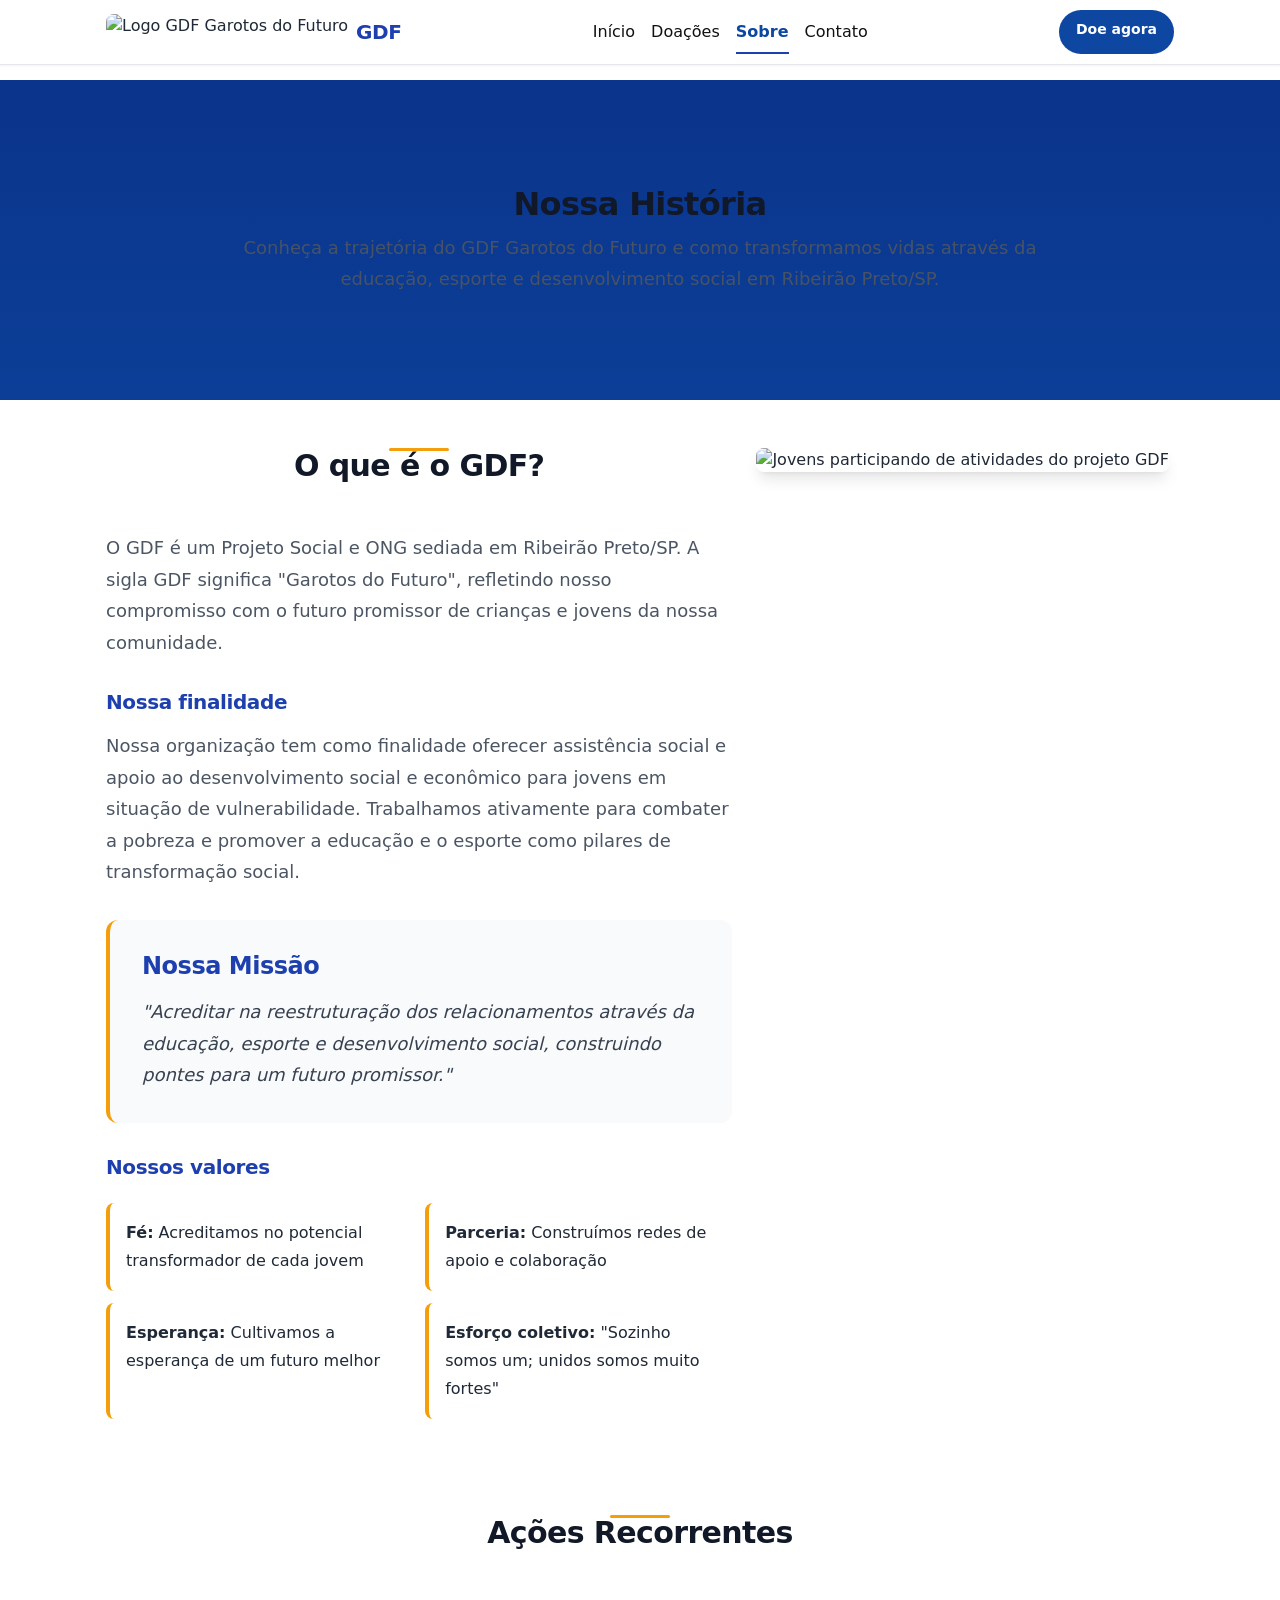
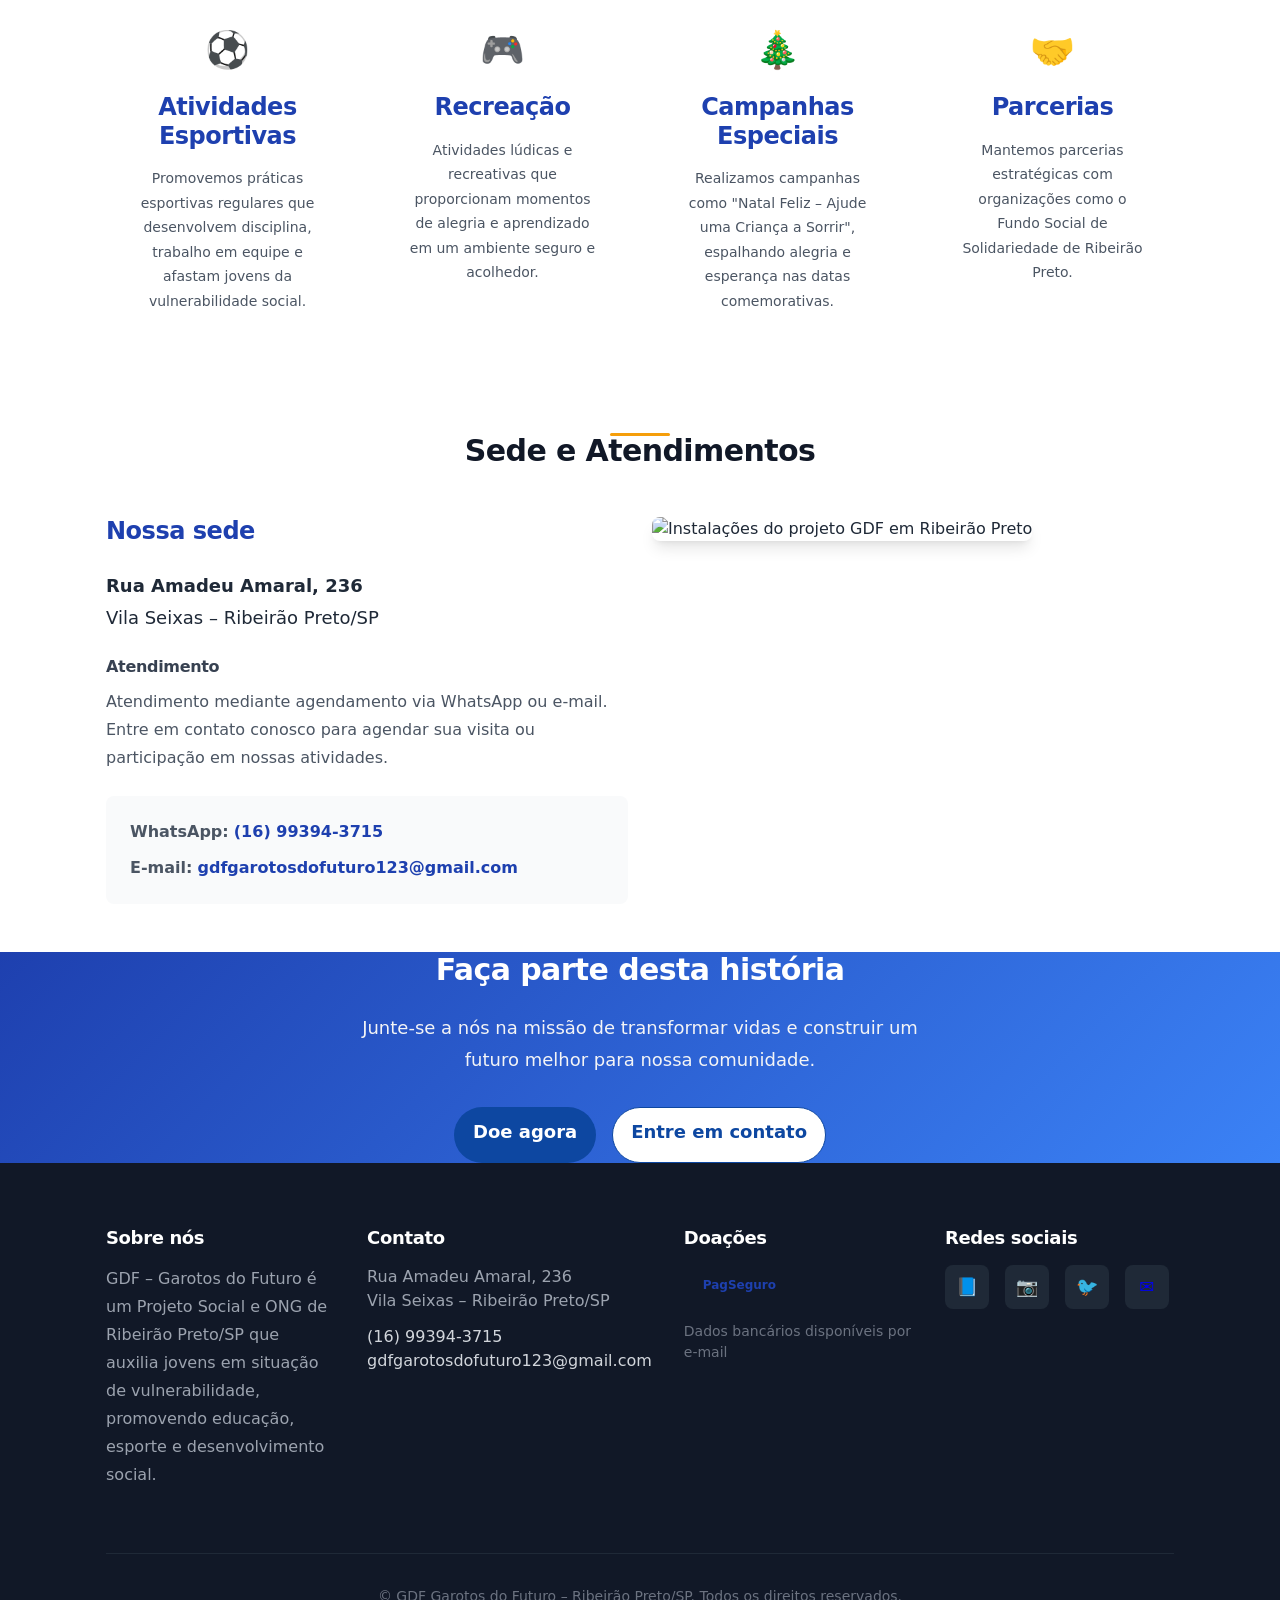
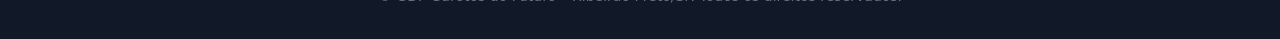
==== commit a8c5e98f: "Updated sobre.html" ====
--- a/sobre.html
+++ b/sobre.html
@@ -24,31 +24,47 @@
   <link rel="stylesheet" href="styles.css">
 
   <style>
-    /* HERO: fundo azul com overlay e imagem */
+    /* HERO: azul sólido com overlay (sem imagem) */
     .page-hero {
       position: relative;
       min-height: 320px;
+      padding: 48px 0;
       display: grid;
       place-items: center;
       text-align: center;
       color: #fff;
-      background-size: cover;
-      background-position: center;
-      background-repeat: no-repeat;
+      background-color: #0d47a1; /* azul base */
       overflow: hidden;
-      /* fallback azul caso a imagem não carregue */
-      background-color: #0d47a1;
     }
-    .page-hero .container { position: relative; z-index: 1; }
-
-    /* Removido o ::after com código inválido.
-       Se quiser, dá para intensificar o azul com um pseudo-elemento: */
     .page-hero::before {
       content: "";
       position: absolute; inset: 0;
-      /* camada azul translúcida por cima da foto */
-      background: linear-gradient(180deg, rgba(9,36,121,0.55), rgba(9,36,121,0.35));
+      background: linear-gradient(180deg, rgba(9,36,121,0.55), rgba(9,36,121,0.25));
       z-index: 0;
+    }
+    .page-hero .container { position: relative; z-index: 1; }
+
+    /* Acessórios básicos caso falte o styles.css */
+    .section { padding: 48px 0; }
+    .container { max-width: 1100px; margin: 0 auto; padding: 0 16px; }
+    .page-title { font-size: 2rem; margin: 0 0 8px; }
+    .page-subtitle { max-width: 850px; margin: 0 auto; opacity: .95; }
+    .nav-container, .footer .container { max-width: 1100px; margin: 0 auto; padding: 0 16px; }
+    .nav-container { display: flex; align-items: center; justify-content: space-between; height: 64px; }
+    .nav-brand { display: flex; align-items: center; gap: 8px; }
+    .nav-menu { list-style: none; display: flex; gap: 16px; margin: 0; padding: 0; }
+    .nav-link { text-decoration: none; color: #111; }
+    .nav-link.active { color: #0d47a1; font-weight: 600; }
+    .btn { display: inline-block; text-decoration: none; border: 1px solid transparent; border-radius: 999px; padding: 10px 18px; }
+    .btn-primary { background: #0d47a1; color: #fff; }
+    .btn-secondary { background: #fff; color: #0d47a1; border-color: #0d47a1; }
+    .btn-header { padding: 8px 16px; }
+    .about-content-detailed { display: grid; grid-template-columns: 1.2fr .8fr; gap: 24px; align-items: start; }
+    .values-grid { display: grid; grid-template-columns: repeat(2, minmax(0, 1fr)); gap: 12px; }
+    .location-content { display: grid; grid-template-columns: 1fr 1fr; gap: 24px; align-items: start; }
+    .about-image, .location-img { width: 100%; height: auto; border-radius: 8px; object-fit: cover; }
+    @media (max-width: 900px) {
+      .about-content-detailed, .location-content { grid-template-columns: 1fr; }
     }
   </style>
 </head>
@@ -58,7 +74,7 @@
   <header class="header" role="banner">
     <nav class="nav-container" role="navigation" aria-label="Menu principal">
       <div class="nav-brand">
-        <img src="logo_gdf.png" alt="Logo GDF Garotos do Futuro" class="logo" loading="eager">
+        <img src="logo_gdf.png" alt="Logo GDF Garotos do Futuro" class="logo" loading="eager" style="height:36px; width:auto">
         <span class="brand-text">GDF</span>
       </div>
 
@@ -80,15 +96,8 @@
   </header>
 
   <main id="main-content">
-    <!-- HERO com gradiente azul + imagem correta -->
-    <section
-      class="page-hero"
-      style="
-        background-image:
-          linear-gradient(180deg, rgba(9,36,121,0.35), rgba(9,36,121,0.15)),
-          url('https://scontent.fcpq4-1.fna.fbcdn.net/v/t39.30808-6/476804104_2143222666093202_125491846275268822_n.jpg?_nc_cat=111&ccb=1-7&_nc_sid=3a1ebe&_nc_ohc=rHASnVk9GtYQ7kNvwFOhmu8&_nc_oc=Adliw8eaEq9Kc9vEcOn-LVDf2bFERqM6OrmKvD9GsV9F8OyLWDCuspYL87U0tbaiaNe1mX6CA4K8JGvGyJxTwQU2&_nc_zt=23&_nc_ht=scontent.fcpq4-1.fna&_nc_gid=pHwvitbKDD6i-EGQTD4XcQ&oh=00_AfbaNrjTzz2nSRxDEs3g_Lj88XDFhosAkH0I_iThMvS_LQ&oe=68DCE88F');
-      "
-    >
+    <!-- HERO azul sem imagem -->
+    <section class="page-hero">
       <div class="container">
         <h1 class="page-title">Nossa História</h1>
         <p class="page-subtitle">
@@ -129,6 +138,7 @@
           </div>
 
           <div class="about-image-section">
+            <!-- Mantive a imagem apenas nesta seção (não no hero). Pode trocar/retirar se preferir -->
             <img
               src="https://scontent.fcpq4-1.fna.fbcdn.net/v/t39.30808-6/476804104_2143222666093202_125491846275268822_n.jpg?_nc_cat=111&ccb=1-7&_nc_sid=3a1ebe&_nc_ohc=rHASnVk9GtYQ7kNvwFOhmu8&_nc_oc=Adliw8eaEq9Kc9vEcOn-LVDf2bFERqM6OrmKvD9GsV9F8OyLWDCuspYL87U0tbaiaNe1mX6CA4K8JGvGyJxTwQU2&_nc_zt=23&_nc_ht=scontent.fcpq4-1.fna&_nc_gid=pHwvitbKDD6i-EGQTD4XcQ&oh=00_AfbaNrjTzz2nSRxDEs3g_Lj88XDFhosAkH0I_iThMvS_LQ&oe=68DCE88F"
               alt="Jovens participando de atividades do projeto GDF"
@@ -141,7 +151,7 @@
       </div>
     </section>
 
-    <!-- Ações Recorrentes (mantida) -->
+    <!-- Ações Recorrentes -->
     <section class="section actions-section">
       <div class="container">
         <h2 class="section-title">Ações Recorrentes</h2>
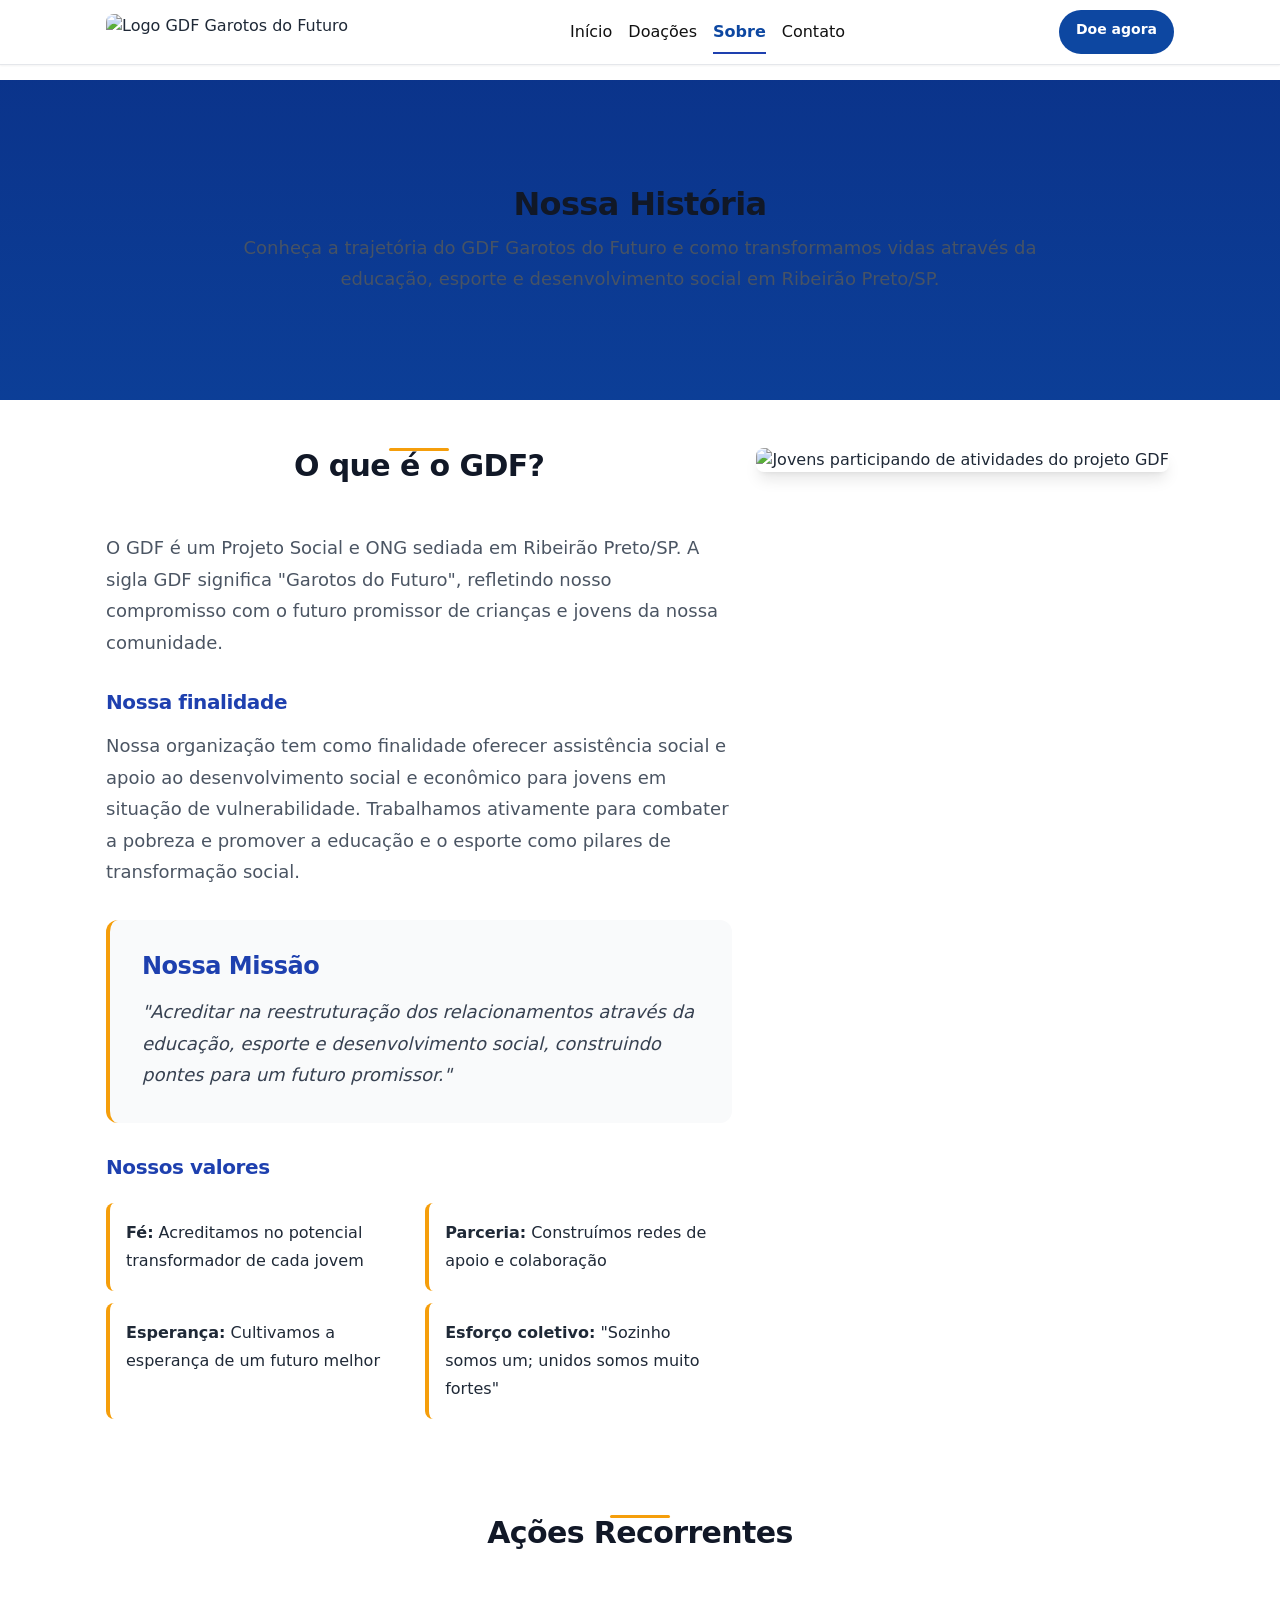
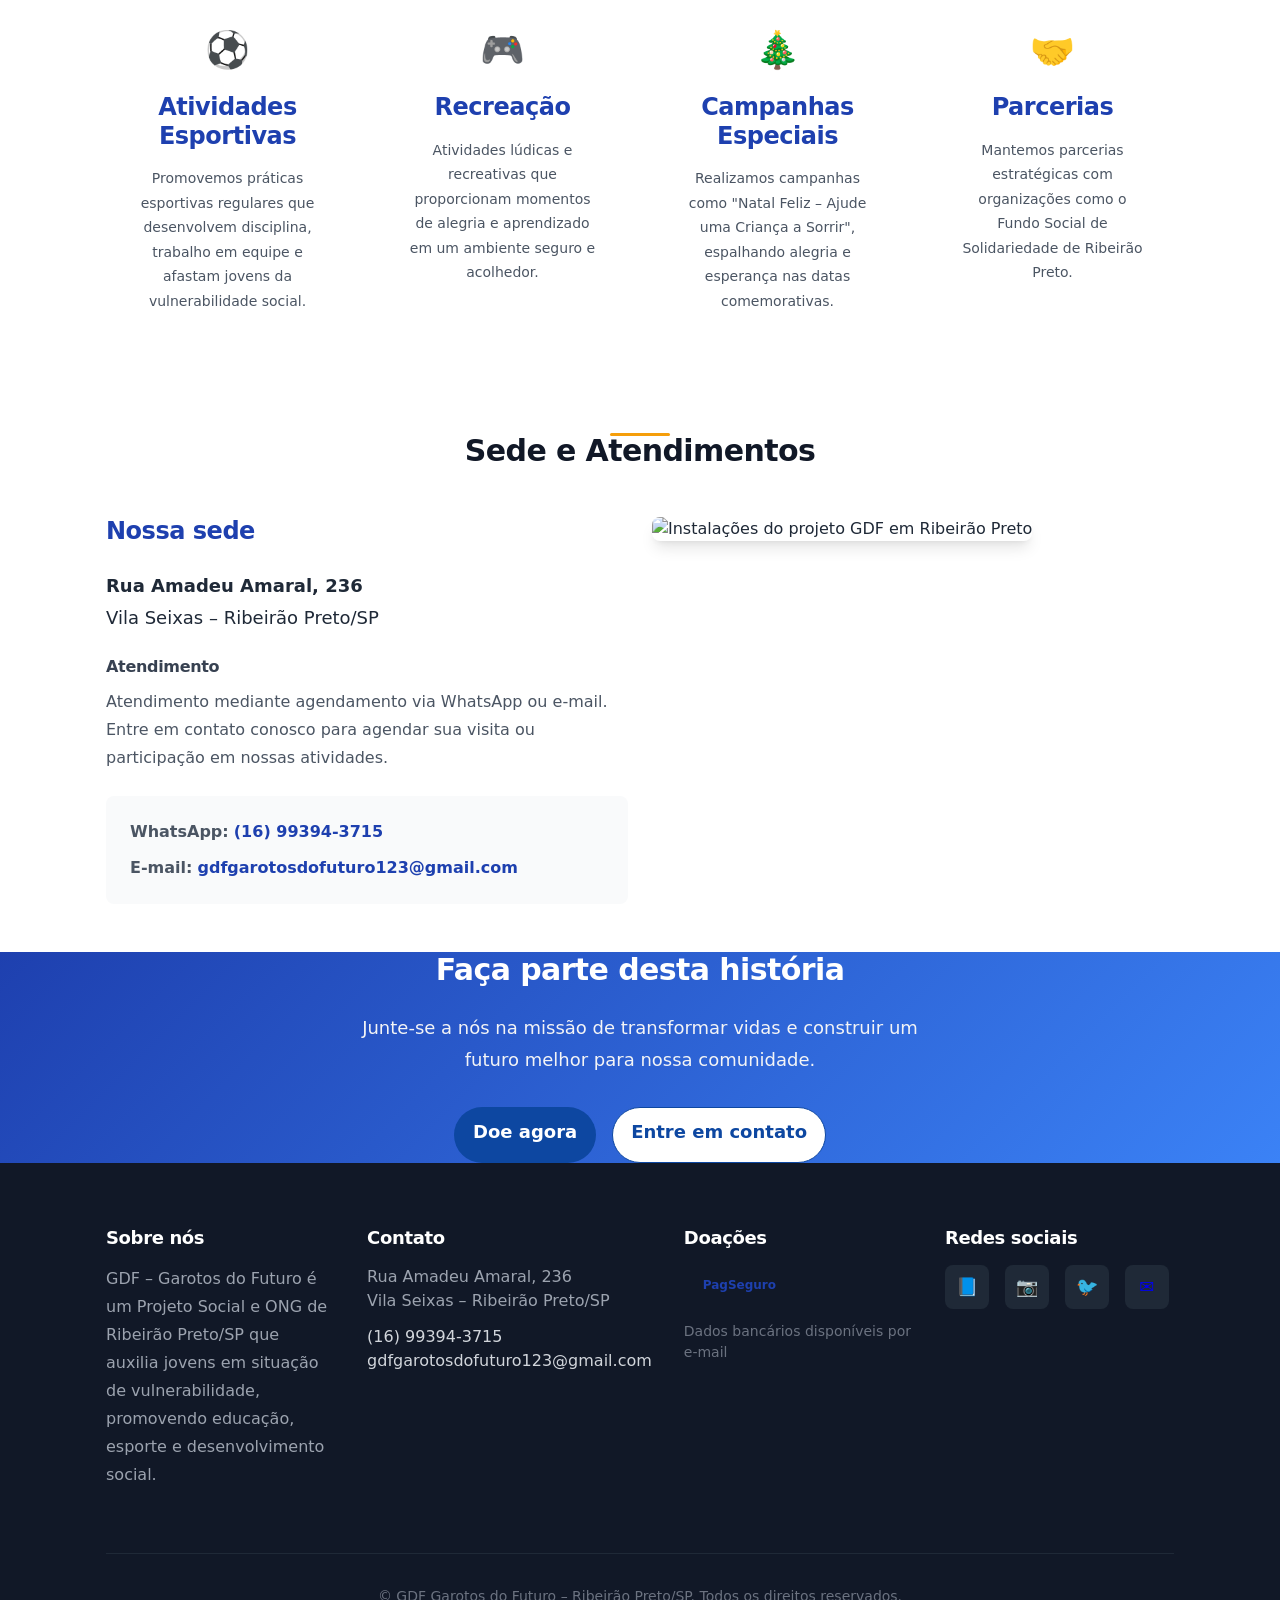
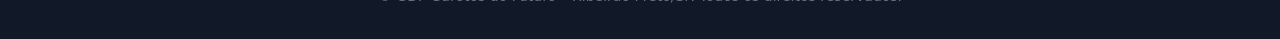
==== commit a94b7ec4: "Updated sobre.html" ====
--- a/sobre.html
+++ b/sobre.html
@@ -74,8 +74,8 @@
   <header class="header" role="banner">
     <nav class="nav-container" role="navigation" aria-label="Menu principal">
       <div class="nav-brand">
-        <img src="logo_gdf.png" alt="Logo GDF Garotos do Futuro" class="logo" loading="eager" style="height:36px; width:auto">
-        <span class="brand-text">GDF</span>
+        <img src="https://scontent.fcpq4-1.fna.fbcdn.net/v/t39.30808-6/391600376_828421782617475_5708180630143571836_n.jpg?_nc_cat=106&ccb=1-7&_nc_sid=6ee11a&_nc_ohc=9JT_akChBh8Q7kNvwEtoyCW&_nc_oc=Adkg7jns8eyXZZDcJKCZMMgpfzGFGltkxOkkzQXZ-hwUn8TvoNae7TzgkRbRkJYYVAilkzHCz67dAIhAjaNofR_W&_nc_zt=23&_nc_ht=scontent.fcpq4-1.fna&_nc_gid=MYplPqIyed_s9g6P2MpthQ&oh=00_AfZV0lDfc6xyRzfT4VpYkQw6A3NvRwmVOaNfqN4qruPvIA&oe=68DCF394" alt="Logo GDF Garotos do Futuro" class="logo" loading="eager" style="height:36px; width:auto">
+        <span class="brand-text"></span>
       </div>
 
       <button class="mobile-menu-toggle" aria-label="Abrir menu de navegação" aria-expanded="false">
